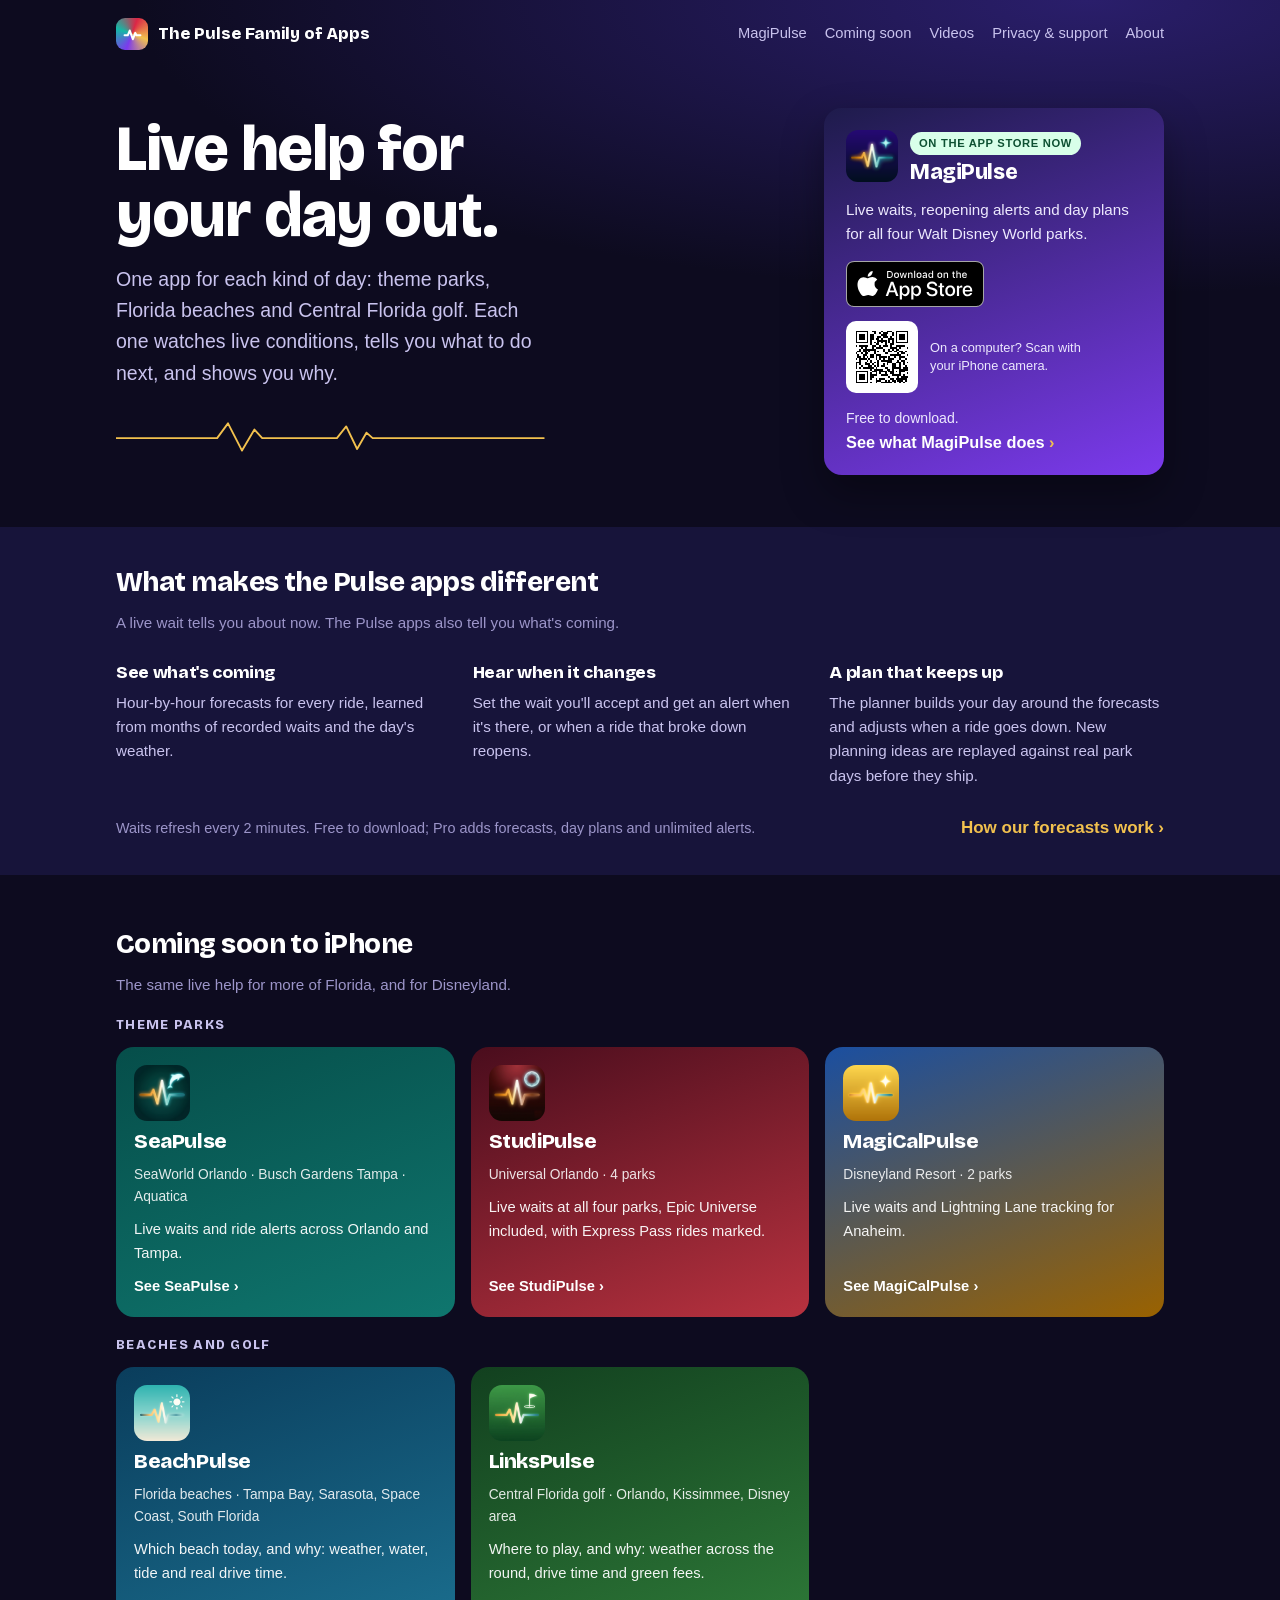
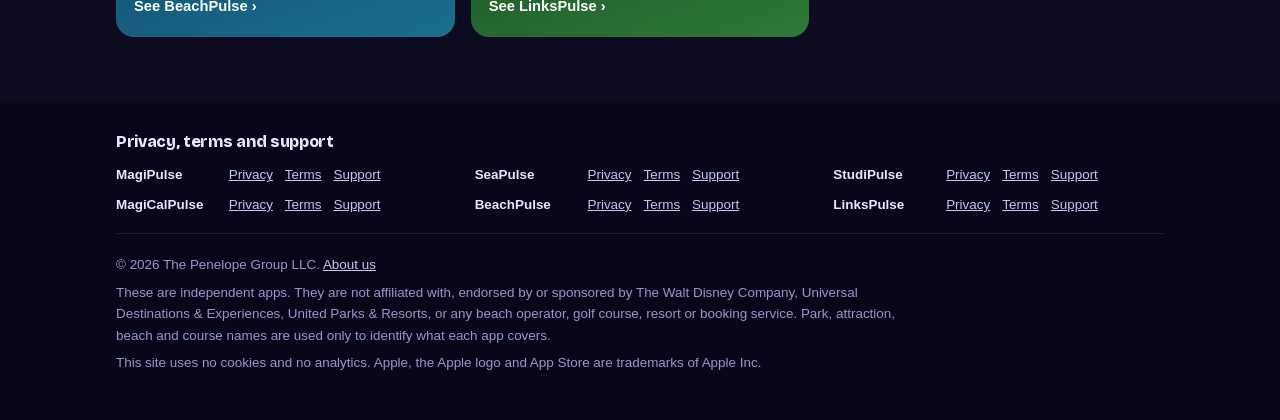
==== index.html @ 6b84f481 "Home: MagiPulse download up top, one Coming soon section From the 2026-10-23 site review: - Home her" ====
<!DOCTYPE html>
<!--
  The Pulse Family of Apps: family page. Built 2026-10-17.

  ⚠️ EVERY CLAIM DESCRIBES THE APPS AS THEY ARE (checked 2026-10-17 against
  DisneyWait/src/config/flavors/*.js and src/services/remoteConfigService.js):
    - MagiPulse is the only app on the App Store (lookup by bundle id:
      com.thepenelopegroup.magipulse → App Store id 6781875368). The other
      three show "Coming soon" until their listing is live.
    - Waits refresh every 2 minutes (fetchRideData schedule).
    - Free: live waits, LL status/history, ONE alert. Pro ($4.99 / 2 weeks,
      $24.99 / year): unlimited alerts, smart itinerary, forecasts, etc.
  BeachPulse and LinksPulse (added 2026-10-17) sit in their own "Beyond the parks"
  group: the park band and Pro prices do not apply to them (their Pro is a
  one-time purchase: BeachPulse $4.99, LinksPulse $6.99).
  ⚠️ Privacy/terms links point at each app's EXISTING legal site on purpose.
     Shipped builds and App Store Connect use those addresses; they move here
     only with each app's next build (see the plan, stage 2).
-->
<html lang="en">
<head>
  <meta charset="UTF-8">
  <meta name="viewport" content="width=device-width, initial-scale=1, viewport-fit=cover">
  <title>The Pulse Family of Apps</title>
  <meta name="description" content="Live help for your day out: wait times and alerts for Walt Disney World, Disneyland, Universal Orlando, SeaWorld and Busch Gardens, plus BeachPulse for Florida beaches and LinksPulse for Central Florida golf.">
  <link rel="icon" type="image/png" href="assets/img/favicon-family.png">
  <link rel="apple-touch-icon" href="assets/img/icon-family.png">
  <link rel="stylesheet" href="assets/site.css?v=13">
  <meta property="og:type" content="website">
  <meta property="og:title" content="The Pulse Family of Apps">
  <meta property="og:description" content="Live help for your day out: theme parks, Florida beaches and Central Florida golf, one app for each.">
  <meta property="og:image" content="https://pulsefamily.app/assets/img/share-family.jpg">
  <meta property="og:url" content="https://pulsefamily.app/">
  <meta name="twitter:card" content="summary_large_image">
</head>
<body>
  <header class="hero">
    <div class="wrap">
      <nav class="nav">
        <a class="brand" href="./"><span class="mark"><svg viewBox="0 0 24 24" fill="none" stroke="#fff" stroke-width="2.6" stroke-linecap="round" stroke-linejoin="round" aria-hidden="true"><path d="M2 13h4l2.5-6 4 11 3-8 1.5 3H22"/></svg></span>The Pulse Family of Apps</a>
        <div class="links"><a href="magipulse/">MagiPulse</a><a href="#soon">Coming soon</a><a href="videos/">Videos</a><a href="#help">Privacy &amp; support</a><a href="about/">About</a></div>
      </nav>
    </div>
    <div class="wrap hero-in">
      <div>
      <h1>Live help for your day out.</h1>
      <p>One app for each kind of day: theme parks, Florida beaches and Central Florida golf. Each one watches live conditions, tells you what to do next, and shows you why.</p>
      <svg class="pulse" viewBox="0 0 560 48" fill="none" aria-hidden="true"><path d="M0 28h130l14-19 18 35 16-27 10 11h96l12-15 14 29 12-21 8 7h220" stroke="#f2c14e" stroke-width="2.4" stroke-linecap="round" stroke-linejoin="round"/></svg>
      </div>
      <aside class="heroget mp" id="get" aria-label="Get MagiPulse">
        <div class="heroget-head">
          <img src="assets/img/icon-magipulse.png" alt="" width="52" height="52">
          <div><span class="chip live">On the App Store now</span><h2>MagiPulse</h2></div>
        </div>
        <p>Live waits, reopening alerts and day plans for all four Walt Disney World parks.</p>
        <div class="get">
          <a class="badge" href="https://apps.apple.com/app/id6781875368"><img src="assets/img/app-store-badge.svg" alt="Download on the App Store" width="156" height="52"></a>
          <div class="qr"><img src="assets/img/qr-magipulse.svg" alt="QR code for MagiPulse on the App Store" width="84" height="84"><span>On a computer? Scan with your iPhone camera.</span></div>
        </div>
        <p class="heroget-foot">Free to download.<br><a class="heroget-more" href="magipulse/">See what MagiPulse does <span aria-hidden="true">›</span></a></p>
      </aside>
    </div>
  </header>

  <main>
    <section class="band" aria-label="What makes the Pulse apps different">
      <div class="wrap">
        <h2 class="group">What makes the Pulse apps different</h2>
        <p class="group-sub">A live wait tells you about now. The Pulse apps also tell you what's coming.</p>
      </div>
      <div class="wrap grid3">
        <div><h3>See what's coming</h3><p>Hour-by-hour forecasts for every ride, learned from months of recorded waits and the day's weather.</p></div>
        <div><h3>Hear when it changes</h3><p>Set the wait you'll accept and get an alert when it's there, or when a ride that broke down reopens.</p></div>
        <div><h3>A plan that keeps up</h3><p>The planner builds your day around the forecasts and adjusts when a ride goes down. New planning ideas are replayed against real park days before they ship.</p></div>
      </div>
      <div class="wrap bandfoot">
        <p>Waits refresh every 2 minutes. Free to download; Pro adds forecasts, day plans and unlimited alerts.</p>
        <a href="about/#forecasts">How our forecasts work ›</a>
      </div>
    </section>

    <section class="cards" id="soon" aria-labelledby="soon-h">
      <div class="wrap">
        <h2 class="group" id="soon-h">Coming soon to iPhone</h2>
        <p class="group-sub">The same live help for more of Florida, and for Disneyland.</p>
        <h3 class="subgroup" id="apps">Theme parks</h3>
      </div>
      <div class="wrap grid-soon">
        <a class="card sp" href="seapulse/">
          <img src="assets/img/icon-seapulse.png" alt="" width="56" height="56">
          <h2>SeaPulse</h2>
          <span class="where">SeaWorld Orlando · Busch Gardens Tampa · Aquatica</span>
          <p>Live waits and ride alerts across Orlando and Tampa.</p>
          <span class="go">See SeaPulse ›</span>
        </a>
        <a class="card su" href="studipulse/">
          <img src="assets/img/icon-studipulse.png" alt="" width="56" height="56">
          <h2>StudiPulse</h2>
          <span class="where">Universal Orlando · 4 parks</span>
          <p>Live waits at all four parks, Epic Universe included, with Express Pass rides marked.</p>
          <span class="go">See StudiPulse ›</span>
        </a>
        <a class="card mc" href="magicalpulse/">
          <img src="assets/img/icon-magicalpulse.png" alt="" width="56" height="56">
          <h2>MagiCalPulse</h2>
          <span class="where">Disneyland Resort · 2 parks</span>
          <p>Live waits and Lightning Lane tracking for Anaheim.</p>
          <span class="go">See MagiCalPulse ›</span>
        </a>
      </div>
      <div class="wrap">
        <h3 class="subgroup" id="beyond">Beaches and golf</h3>
      </div>
      <div class="wrap grid-soon">
        <a class="card bp" href="beachpulse/">
          <img src="assets/img/icon-beachpulse.png" alt="" width="56" height="56">
          <h2>BeachPulse</h2>
          <span class="where">Florida beaches · Tampa Bay, Sarasota, Space Coast, South Florida</span>
          <p>Which beach today, and why: weather, water, tide and real drive time.</p>
          <span class="go">See BeachPulse ›</span>
        </a>
        <a class="card lp" href="linkspulse/">
          <img src="assets/img/icon-linkspulse.png" alt="" width="56" height="56">
          <h2>LinksPulse</h2>
          <span class="where">Central Florida golf · Orlando, Kissimmee, Disney area</span>
          <p>Where to play, and why: weather across the round, drive time and green fees.</p>
          <span class="go">See LinksPulse ›</span>
        </a>
      </div>
    </section>

  </main>

  <footer>
    <div class="wrap">
      <section class="foot-legal" id="help" aria-labelledby="help-h">
        <h2 id="help-h">Privacy, terms and support</h2>
        <ul>
        <li><b>MagiPulse</b> <a href="https://pulsefamily.app/MagiPulse-legal/">Privacy</a> <a href="https://pulsefamily.app/MagiPulse-legal/terms.html">Terms</a> <a href="https://pulsefamily.app/MagiPulse-legal/support.html">Support</a></li>
        <li><b>SeaPulse</b> <a href="https://pulsefamily.app/SeaPulse/">Privacy</a> <a href="https://pulsefamily.app/SeaPulse/terms.html">Terms</a> <a href="https://pulsefamily.app/SeaPulse/support.html">Support</a></li>
        <li><b>StudiPulse</b> <a href="https://pulsefamily.app/StudiPulse-legal/">Privacy</a> <a href="https://pulsefamily.app/StudiPulse-legal/terms.html">Terms</a> <a href="https://pulsefamily.app/StudiPulse-legal/support.html">Support</a></li>
        <li><b>MagiCalPulse</b> <a href="https://pulsefamily.app/MagiCalPulse-legal/">Privacy</a> <a href="https://pulsefamily.app/MagiCalPulse-legal/terms.html">Terms</a> <a href="https://pulsefamily.app/MagiCalPulse-legal/support.html">Support</a></li>
        <li><b>BeachPulse</b> <a href="https://pulsefamily.app/BeachPulse-legal/">Privacy</a> <a href="https://pulsefamily.app/BeachPulse-legal/terms.html">Terms</a> <a href="https://pulsefamily.app/BeachPulse-legal/support.html">Support</a></li>
        <li><b>LinksPulse</b> <a href="https://pulsefamily.app/LinksPulse-legal/privacy.html">Privacy</a> <a href="https://pulsefamily.app/LinksPulse-legal/terms.html">Terms</a> <a href="https://pulsefamily.app/LinksPulse-legal/support.html">Support</a></li>
        </ul>
      </section>
      <p>© 2026 The Penelope Group LLC. <a href="about/">About us</a></p>
      <p>These are independent apps. They are not affiliated with, endorsed by or sponsored by The Walt Disney Company, Universal Destinations &amp; Experiences, United Parks &amp; Resorts, or any beach operator, golf course, resort or booking service. Park, attraction, beach and course names are used only to identify what each app covers.</p>
      <p>This site uses no cookies and no analytics. Apple, the Apple logo and App Store are trademarks of Apple Inc.</p>
    </div>
  </footer>
</body>
</html>
---- assets/site.css ----
/* The Pulse Family of Apps: shared styles.
   One look on purpose (the parks after dark, then light reading bands), so no
   theme switching. Each app page sets --a1/--a2 to its own app's colors. */
@font-face {
  font-family: 'Bricolage Grotesque';
  src: url('fonts/bricolage-800.woff2') format('woff2');
  font-weight: 800; font-style: normal; font-display: swap;
}
:root {
  --night: #0d0b1f; --night2: #17143a; --deep: #08071a;
  --gold: #f2c14e; --soft: #f7f5ff; --white: #ffffff;
  --ink: #1c1840; --body: #3f3a63; --muted: #6b6690; --line: #e6e2f5;
  --on-dark: #e9e6ff; --on-dark-2: #c9c3ee; --on-dark-3: #9c95c9;
  --a1: #1e1b4b; --a2: #7c3aed; --cta: #7c3aed; --link: #4b2bbf;
  --display: 'Bricolage Grotesque', 'Avenir Next', system-ui, sans-serif;
  --text: -apple-system, BlinkMacSystemFont, 'Segoe UI', Roboto, Helvetica, Arial, sans-serif;
  color-scheme: light;
}
* { box-sizing: border-box; }
html { -webkit-text-size-adjust: 100%; }
body { margin: 0; background: var(--night); color: var(--body); font: 17px/1.6 var(--text); }
img { max-width: 100%; height: auto; display: block; }
a { color: inherit; }
a:focus-visible, button:focus-visible { outline: 3px solid var(--gold); outline-offset: 3px; border-radius: 6px; }
.wrap { max-width: 1080px; margin: 0 auto; padding-left: max(16px, env(safe-area-inset-left, 0px)); padding-right: max(16px, env(safe-area-inset-right, 0px)); }
h1, h2, h3 { font-family: var(--display); font-weight: 800; letter-spacing: -.02em; text-wrap: balance; margin: 0; }

/* nav */
.nav { display: flex; align-items: center; justify-content: space-between; gap: 12px 20px; padding-block: 18px; flex-wrap: wrap; }
.brand { display: flex; align-items: center; gap: 10px; text-decoration: none; color: #fff; font: 800 1.05rem/1.1 var(--display); }
.mark { width: 32px; height: 32px; border-radius: 9px; flex: none; display: grid; place-items: center;
  background: conic-gradient(from 200deg, #7c3aed, #14b8a6, #dc2646, #f2c14e, #7c3aed); }
.mark svg { width: 19px; height: 19px; }
.links { display: flex; gap: 6px 18px; flex-wrap: wrap; font-size: .92rem; }
.links a { color: var(--on-dark-2); text-decoration: none; }
.links a:hover { color: #fff; text-decoration: underline; }

/* family hero */
.hero { color: var(--on-dark); background: radial-gradient(120% 90% at 85% 0%, #2a1e6b 0%, var(--night) 62%); }
.hero-in { padding-block: 40px 52px; }
.hero h1 { color: #fff; font-size: clamp(2.3rem, 6vw, 4rem); line-height: 1.03; max-width: 15ch; }
.hero p { color: var(--on-dark-2); font-size: clamp(1.05rem, 2.3vw, 1.22rem); max-width: 36em; margin: 16px 0 0; }
.pulse { width: 100%; max-width: 560px; height: 48px; margin-top: 22px; }
@media (prefers-reduced-motion: no-preference) {
  .pulse path { stroke-dasharray: 900; stroke-dashoffset: 900; animation: draw 2.4s .3s ease-out forwards; }
  @keyframes draw { to { stroke-dashoffset: 0; } }
}

/* app cards */
.cards { background: var(--night); padding-block: 4px 44px; }
.grid4 { display: grid; grid-template-columns: repeat(4, minmax(0, 1fr)); gap: 16px; }
.card { border-radius: 18px; padding: 18px; display: flex; flex-direction: column; gap: 10px; min-width: 0;
  color: #fff; text-decoration: none; background: linear-gradient(160deg, var(--a1), var(--a2));
  transition: transform .15s ease, box-shadow .15s ease; }
.card:hover { transform: translateY(-3px); box-shadow: 0 14px 30px rgba(0,0,0,.35); }
.card img { width: 56px; height: 56px; border-radius: 13px; }
.card h2 { font-size: 1.3rem; line-height: 1.1; }
.card .where { font-size: .86rem; opacity: .88; }
.card p { margin: 0; font-size: .92rem; opacity: .94; }
.card .go { margin-top: auto; font-weight: 700; font-size: .92rem; }
.chip { align-self: flex-start; font: 700 .7rem/1 var(--text); letter-spacing: .06em; text-transform: uppercase; padding: 6px 9px; border-radius: 999px; }
.chip.live { background: #d8ffe9; color: #0d5132; }
.chip.soon { background: rgba(255,255,255,.18); color: #fff; }
.mp  { --a1: #1e1b4b; --a2: #7c3aed; --cta: #7c3aed; }
.sp  { --a1: #064e4a; --a2: #14b8a6; --cta: #0f766e; }
.su  { --a1: #4a0d1d; --a2: #b8323f; --cta: #b8323f; }
.mc  { --a1: #1b4fa0; --a2: #e09a12; --cta: #1b4fa0; }
.bp  { --a1: #0a3d5c; --a2: #2f9fc4; --cta: #0b4f58; --link: #0b4f58; }
.lp  { --a1: #12401f; --a2: #3a9446; --cta: #2e7a38; }

/* section labels on the dark family page */
.group { color: #fff; font-size: clamp(1.3rem, 2.8vw, 1.7rem); margin: 0 0 6px; }
.group-sub { color: var(--on-dark-3); margin: 0 0 18px; font-size: .95rem; }
.cards .wrap > .group { margin-top: 4px; }
.beyond { background: var(--night); padding-block: 40px 48px; }
.grid2 { display: grid; grid-template-columns: repeat(2, minmax(0, 1fr)); gap: 16px; max-width: 720px; }

/* shared-features band */
.band { background: var(--night2); color: var(--on-dark-2); padding-block: 34px; }
.grid3 { display: grid; grid-template-columns: repeat(3, minmax(0, 1fr)); gap: 22px; }
.band h3 { color: #fff; font-size: 1.08rem; margin-bottom: 4px; }
.band p { margin: 0; font-size: .95rem; }
.bandfoot { display: flex; flex-wrap: wrap; align-items: baseline; justify-content: space-between; gap: 8px 24px; margin-top: 26px; }
.band .group-sub { margin-bottom: 24px; }
.bandfoot p { color: var(--on-dark-3); font-size: .9rem; }
.bandfoot a { color: var(--gold); font-weight: 700; text-decoration: none; }
.bandfoot a:hover { text-decoration: underline; }

/* light reading sections */
.light { background: var(--soft); color: var(--body); padding-block: 48px; }
.white { background: var(--white); color: var(--body); padding-block: 48px; }
.light h2, .white h2 { color: var(--ink); font-size: clamp(1.5rem, 3.4vw, 2.1rem); margin-bottom: 8px; }
.sub { color: var(--muted); margin: 0 0 26px; max-width: 42em; }

/* app page hero */
.apphero { color: var(--on-dark); background: radial-gradient(110% 100% at 90% 10%, var(--a2) 0%, var(--a1) 55%, var(--deep) 100%); }
.apphero-in { display: grid; grid-template-columns: 1.2fr .8fr; gap: 32px; align-items: center; padding-block: 28px 52px; }
.apphero-in > div { min-width: 0; }
.appname { display: flex; align-items: center; gap: 12px; margin-bottom: 16px; }
.appname img { width: 60px; height: 60px; border-radius: 14px; }
.appname span { font: 800 1.4rem/1 var(--display); color: #fff; }
.apphero h1 { color: #fff; font-size: clamp(2rem, 5vw, 3.2rem); line-height: 1.05; }
.apphero p { color: var(--on-dark-2); margin: 16px 0 22px; font-size: 1.08rem; max-width: 34em; }
.badge img { height: 52px; width: auto; }
.price { display: block; font-size: .86rem; color: var(--on-dark-3); margin-top: 12px; }
.soonpill { display: inline-block; padding: 10px 18px; border-radius: 999px; background: rgba(255,255,255,.16); color: #fff; font-weight: 700; }
.herovid { justify-self: center; width: min(300px, 100%); }
.heroshot { border-radius: 18px; box-shadow: 0 18px 40px rgba(0,0,0,.4); }

/* video player */
.vid { position: relative; border-radius: 18px; overflow: hidden; aspect-ratio: 9 / 16; background: #000; box-shadow: 0 18px 40px rgba(0,0,0,.4); }
.vid video, .vid img { width: 100%; height: 100%; object-fit: cover; display: block; }
.vid button { position: absolute; inset: 0; border: 0; background: transparent; cursor: pointer; display: grid; place-items: center; }
.vid button i { width: 62px; height: 62px; border-radius: 50%; background: rgba(255,255,255,.94); display: grid; place-items: center; box-shadow: 0 6px 18px rgba(0,0,0,.3); }
.vid button svg { width: 22px; height: 22px; fill: var(--cta); margin-left: 4px; }
.vids { display: grid; grid-template-columns: repeat(4, minmax(0, 1fr)); gap: 18px; }
.vids figure { margin: 0; min-width: 0; }
.vids .vid { box-shadow: 0 8px 22px rgba(30,20,80,.22); }
/* A row of three picks on an app page; the rest live on /videos/. */
.vids.row3 { grid-template-columns: repeat(3, minmax(0, 1fr)); max-width: 880px; margin-inline: auto; }
.vids.row1 { grid-template-columns: minmax(0, 270px); justify-content: center; }
.vids.row2 { grid-template-columns: repeat(2, minmax(0, 1fr)); max-width: 580px; margin-inline: auto; }
/* Filled in the page's own app color (--cta: the accent, or a darker shade of it
   where white text on the accent falls below 4.5:1, e.g. SeaPulse). BeachPulse uses
   the app's own teal (#0b4f58), not the site's ocean blue. */
.morelink { display: block; width: fit-content; margin: 24px auto 0; padding: 12px 22px; border-radius: 12px; background: var(--cta); color: #fff; border: 0; font-weight: 700; text-decoration: none; transition: filter .15s ease; }
.morelink:hover { filter: brightness(1.12); }
.morelink:focus-visible { outline: 3px solid #f2c14e; outline-offset: 2px; }
/* /videos/: one block per app, topic groups inside it. Every group keeps the
   same four-column track so a video is the same size in every group. */
.appvids + .appvids { margin-top: 56px; }
.appvids-head { display: flex; align-items: center; gap: 14px; flex-wrap: wrap; margin-bottom: 6px; }
.appvids-head img { width: 48px; height: 48px; border-radius: 12px; }
.appvids-head h2 { margin: 0; }
.appvids-head a { margin-left: auto; font-weight: 700; color: var(--link); }
.vgroup { color: var(--ink); font-size: 1.1rem; margin: 30px 0 14px; }
.vids figure { scroll-margin-top: 24px; }
.vids figure:target .vid { outline: 3px solid #f2c14e; outline-offset: 4px; }
.copylink { margin-top: 4px; padding: 4px 0; border: 0; background: none; font: inherit; font-size: .84rem; font-weight: 600; color: var(--link); cursor: pointer; }
.copylink:hover { text-decoration: underline; }
.copylink:focus-visible { outline: 2px solid var(--link); outline-offset: 2px; border-radius: 4px; }
.vids figcaption { margin-top: 10px; font-size: .92rem; color: var(--ink); font-weight: 600; }

/* screenshots */
.shots { display: grid; grid-template-columns: repeat(3, minmax(0, 1fr)); gap: 24px; max-width: 820px; margin-inline: auto; }
.shots figure { margin: 0; min-width: 0; }
.shots img { border-radius: 16px; box-shadow: 0 10px 26px rgba(30,20,80,.18); }
.shots figcaption { margin-top: 10px; font-size: .95rem; }
.shots b { display: block; color: var(--ink); }
.shots + .feats { margin-top: 32px; }

/* features + free/pro */
.feats { display: grid; grid-template-columns: repeat(2, minmax(0, 1fr)); gap: 16px; }
.feat { background: var(--white); border: 1px solid var(--line); border-radius: 14px; padding: 18px 20px; }
.light .feat { background: var(--white); }
.white .feat { background: var(--soft); }
.feat h3 { color: var(--ink); font-size: 1.08rem; margin-bottom: 4px; }
.feat p { margin: 0; font-size: .96rem; }
.tiers { display: grid; grid-template-columns: repeat(2, minmax(0, 1fr)); gap: 16px; }
.tier { border: 1px solid var(--line); border-radius: 14px; padding: 18px 22px; background: var(--white); }
.tier.pro { border-color: #cdbcff; background: #faf7ff; }
.tier h3 { color: var(--ink); font-size: 1.2rem; }
.tier .cost { color: var(--muted); font-size: .9rem; margin: 2px 0 8px; }
.tier ul { margin: 0; padding-left: 20px; }
.tier li { margin: 5px 0; }
.prowrap { display: grid; grid-template-columns: minmax(0, 1fr) 240px; gap: 32px; align-items: start; }
.prowrap .tiers { grid-template-columns: 1fr; }
.prophone { margin: 0; }
.prophone img { border-radius: 16px; box-shadow: 0 10px 26px rgba(30,20,80,.18); }
.prophone figcaption { margin-top: 8px; font-size: .86rem; color: var(--muted); text-align: center; }
.note { font-size: .88rem; color: var(--muted); margin: 18px 0 0; max-width: 46em; }

/* legal + support list */
.legal { display: grid; grid-template-columns: repeat(3, minmax(0, 1fr)); gap: 16px; }
.legal div { background: var(--white); border: 1px solid var(--line); border-radius: 14px; padding: 16px 18px; }
.legal h3 { color: var(--ink); font-size: 1.02rem; margin-bottom: 8px; display: flex; align-items: center; gap: 8px; }
.legal h3 img { width: 26px; height: 26px; border-radius: 7px; }
.legal a { display: block; color: #4b2bbf; padding: 3px 0; }
.docs { display: flex; flex-wrap: wrap; gap: 10px 22px; }
.docs a { color: #4b2bbf; font-weight: 600; }

/* footer */
footer { background: var(--deep); color: var(--on-dark-3); font-size: .84rem; padding-block: 26px 40px; }
footer p { margin: 6px 0; max-width: 60em; }
footer a { color: var(--on-dark-2); }
.foot-links { display: flex; flex-wrap: wrap; gap: 6px 18px; margin-bottom: 10px; }

/* Download row: the badge for phones, plus a QR code for visitors on a computer
   (who can't install an iPhone app from the badge). The QR is hidden on touch and
   narrow screens, where it can't be scanned by the device showing it. */
.get { display: flex; align-items: center; gap: 18px; flex-wrap: wrap; }
.qr { display: flex; align-items: center; gap: 12px; max-width: 15em; }
.qr img { width: 84px; height: 84px; padding: 6px; background: #fff; border-radius: 10px; flex: none; }
.qr span { font-size: .84rem; line-height: 1.35; color: var(--on-dark-2); }
.getband { color: var(--on-dark); background: radial-gradient(90% 140% at 0% 0%, var(--a2) 0%, var(--a1) 60%, var(--deep) 100%); padding-block: 40px; }
.getband-in { display: grid; grid-template-columns: auto 1fr auto; gap: 22px; align-items: center; }
.getband-icon { border-radius: 16px; }
.getband h2 { color: #fff; font-size: clamp(1.5rem, 3.4vw, 2.1rem); }
.getband p { margin: 4px 0 0; color: var(--on-dark-2); }
@media (max-width: 900px), (hover: none) { .qr { display: none; } }
/* Hero: badge + QR and the price line centered under the intro paragraph (same max width as .apphero p). */
@media (min-width: 901px) {
  .apphero .get { max-width: calc(34 * 1.08rem); justify-content: center; gap: 36px; }
  .apphero .price { max-width: calc(34 * 1.08rem); text-align: center; }
}
@media (max-width: 760px) { .getband-in { grid-template-columns: auto 1fr; } .getband .get { grid-column: 1 / -1; } }

@media (max-width: 900px) {
  .grid4, .legal, .vids { grid-template-columns: repeat(2, minmax(0, 1fr)); }
  .apphero-in { grid-template-columns: 1fr; }
  .prowrap { grid-template-columns: 1fr; }
  .prophone { max-width: 260px; margin: 0 auto; }
}
@media (max-width: 600px) {
  .grid4, .grid3, .grid2, .legal, .feats, .tiers, .shots { grid-template-columns: 1fr; }
  .shots { max-width: 300px; margin: 0 auto; }
  .vids { gap: 12px; }
  /* An odd last video sits centered instead of alone in the left column. */
  .vids:not(.row3) figure:last-child:nth-child(odd) { grid-column: 1 / -1; justify-self: center; width: calc(50% - 6px); }
  /* Three side by side would be ~110 px each on a phone, so the row swipes
     instead: still one row tall, with the next video peeking in. */
  .vids.row3 { grid-template-columns: none; grid-auto-flow: column; grid-auto-columns: 62%; overflow-x: auto; scroll-snap-type: x mandatory; padding-bottom: 10px; }
  .vids.row3 figure { scroll-snap-align: start; }
  .appvids-head a { margin-left: 0; flex-basis: 100%; }
}

/* forecast accuracy chart (About, MagiPulse) — figures from DisneyWait WHY_NUMBERS.md */
.chart { --c10: #5b3fd1; --c15: #c9bdf5; }
.chart { margin: 26px 0 0; max-width: 40em; }
.chart h3 { color: var(--ink); font-size: 1.02rem; margin-bottom: 4px; }
.chart .legend { display: flex; flex-wrap: wrap; gap: 6px 18px; margin: 0 0 14px; font-size: .86rem; color: var(--muted); }
.chart .legend span { display: inline-flex; align-items: center; gap: 6px; }
.chart .legend i { width: 14px; height: 10px; border-radius: 3px; background: var(--c10); }
.chart .legend i.l15 { background: var(--c15); }
.chart .rows { display: grid; gap: 14px; }
.chart .row { display: grid; grid-template-columns: 11em minmax(0, 1fr); gap: 4px 16px; align-items: center; }
.chart .row .lab b { display: block; color: var(--ink); font-size: .96rem; }
.chart .row .lab small { color: var(--muted); font-size: .8rem; }
.chart .barline { display: flex; align-items: center; gap: 10px; }
.chart .barline .track { flex: 1; }
.chart .v15 { width: 2.6em; text-align: right; color: #7a63d9; font: 700 .86rem/1 var(--display); font-variant-numeric: tabular-nums; }
.chart .track { position: relative; height: 26px; border-radius: 6px; background: var(--line); overflow: hidden; }
.chart .track .b15, .chart .track .b10 { position: absolute; inset: 0 auto 0 0; }
.chart .track .b15 { background: var(--c15); }
.chart .track .b10 { background: var(--c10); display: flex; align-items: center; justify-content: flex-end; padding-right: 8px; color: #fff; font: 700 .86rem/1 var(--display); font-variant-numeric: tabular-nums; }
.chart .row.all .lab b { font-weight: 800; }
.chart .row.all { padding-top: 14px; border-top: 1px solid var(--line); }
.chart figcaption { margin-top: 14px; font-size: .84rem; color: var(--muted); }
.chart figcaption .n15 { font-variant-numeric: tabular-nums; }
@media (max-width: 760px) { .chart .row { grid-template-columns: 1fr; } }

/* ---- 2026-10-23 site review ---- */
/* Home hero: the live app's download sits beside the intro. */
.hero-in { display: grid; grid-template-columns: minmax(0, 1fr) auto; gap: 28px 40px; align-items: center; }
.hero-in > div { min-width: 0; }
.heroget { width: min(340px, 100%); display: grid; gap: 14px; padding: 20px 22px; border-radius: 18px; color: #fff;
  background: linear-gradient(160deg, var(--a1), var(--a2)); box-shadow: 0 18px 40px rgba(0,0,0,.35); }
.heroget-head { display: flex; align-items: center; gap: 12px; }
.heroget-head img { width: 52px; height: 52px; border-radius: 12px; }
.heroget-head .chip { display: inline-block; margin-bottom: 6px; }
.heroget h2 { color: #fff; font-size: 1.35rem; line-height: 1.05; }
.hero .heroget p { color: #ede9fe; font-size: .95rem; margin: 0; }
.heroget .get { gap: 14px; }
.heroget .badge img { height: 46px; }
.heroget .qr img { width: 72px; height: 72px; }
.heroget .qr span { color: #ede9fe; font-size: .8rem; }
.heroget-more { color: #fff; font-size: .88rem; font-weight: 700; text-decoration: none; }
.heroget-more:hover { text-decoration: underline; }
@media (max-width: 900px) { .hero-in { grid-template-columns: 1fr; } }

/* Card text contrast: white needs 4.5:1 where the gradient ends. These four
   light accents measured 2.4-3.8:1, so the card's light end uses a darker shade
   of the same color (each 5:1 or better). App page heroes are unchanged. */
.card { background: linear-gradient(160deg, var(--a1), var(--card2, var(--a2))); }
.sp { --card2: #0f766e; } .mc { --card2: #9a6200; } .bp { --card2: #1b6f8f; } .lp { --card2: #2e7a38; }

/* Coming soon: a status, not a button, and a way forward. */
.soonpill { display: inline-flex; align-items: center; gap: 9px; padding: 0; background: none; color: #fff; font-weight: 700; }
.soonpill::before { content: ""; width: 9px; height: 9px; border-radius: 50%; background: var(--gold); flex: none; }
.soonnext { display: block; margin-top: 10px; font-size: .95rem; color: var(--on-dark-2); }
.soonnext a { color: #fff; font-weight: 700; text-decoration: none; }
.soonnext a:hover { text-decoration: underline; }

/* Privacy, terms and support: one compact block in the home footer. */
.foot-legal { margin-bottom: 20px; padding-bottom: 18px; border-bottom: 1px solid rgba(255,255,255,.1); scroll-margin-top: 16px; }
.foot-legal h2 { color: var(--on-dark); font-size: 1rem; margin-bottom: 10px; }
.foot-legal ul { list-style: none; margin: 0; padding: 0; display: grid; grid-template-columns: repeat(3, minmax(0, 1fr)); gap: 8px 28px; }
.foot-legal li { display: flex; flex-wrap: wrap; gap: 4px 12px; }
.foot-legal b { color: var(--on-dark); min-width: 7.5em; }
@media (max-width: 900px) { .foot-legal ul { grid-template-columns: repeat(2, minmax(0, 1fr)); } }
@media (max-width: 600px) { .foot-legal ul { grid-template-columns: 1fr; } }
.foot-links span { color: var(--on-dark-3); }
.heroget { justify-self: end; }
@media (max-width: 900px) { .heroget { justify-self: start; } .hero-in .pulse { display: none; } }
.hero .heroget .heroget-foot { color: #fff; font-size: .88rem; font-weight: 700; line-height: 1.6; }
.hero .heroget .heroget-foot { font-weight: 500; color: #ede9fe; }
.heroget .heroget-foot .heroget-more { color: var(--gold); font-size: .95rem; font-weight: 700; }
.heroget .heroget-foot .heroget-more { color: #fff; font-size: 1.02rem; }
.heroget-more span { color: var(--gold); font-weight: 800; }

/* Home: one live app up top, everything else under "Coming soon". */
.cards { padding-block: 44px 48px; }
.subgroup { color: var(--on-dark-2); font-size: .8rem; font-weight: 700; letter-spacing: .1em; text-transform: uppercase; margin: 8px 0 12px; scroll-margin-top: 16px; }
.grid-soon { display: grid; grid-template-columns: repeat(3, minmax(0, 1fr)); gap: 16px; margin-bottom: 18px; }
@media (max-width: 900px) { .grid-soon { grid-template-columns: repeat(2, minmax(0, 1fr)); } }
@media (max-width: 600px) { .grid-soon { grid-template-columns: 1fr; } }
.cards { padding-top: 44px; }
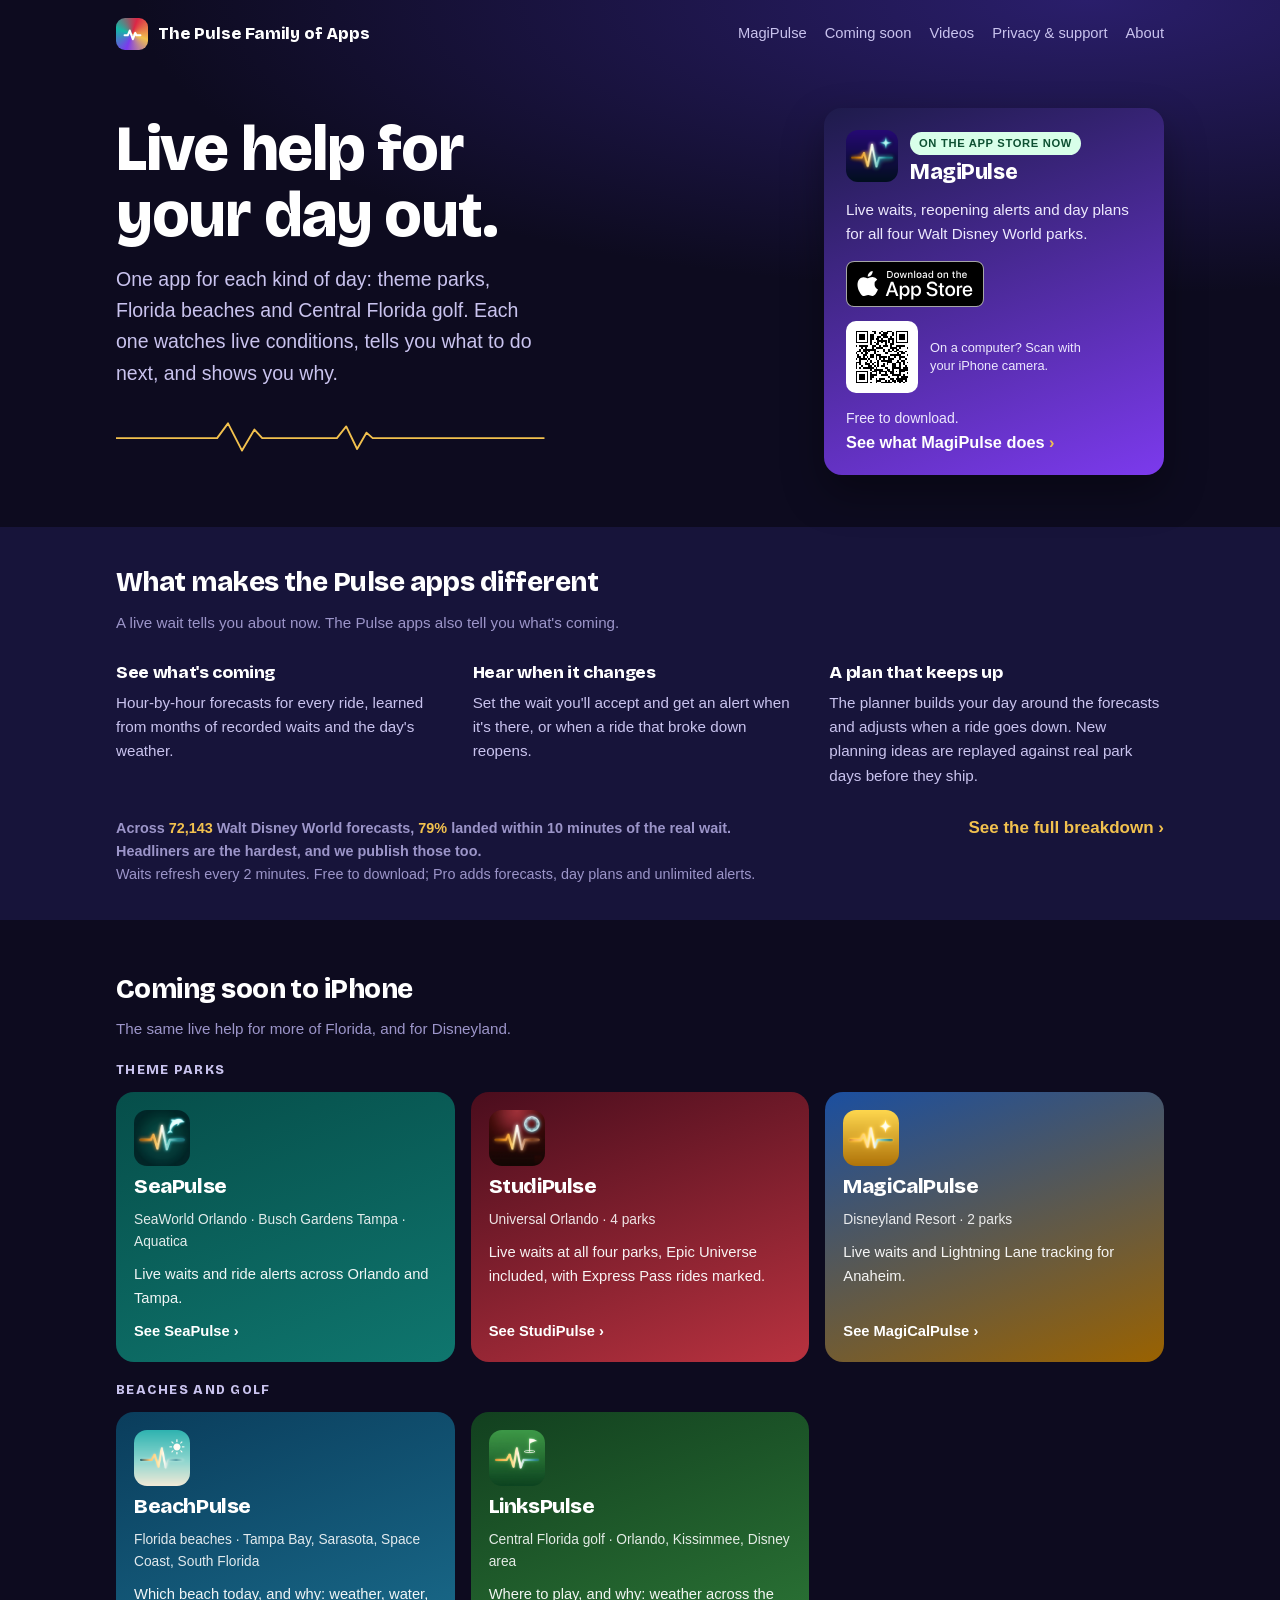
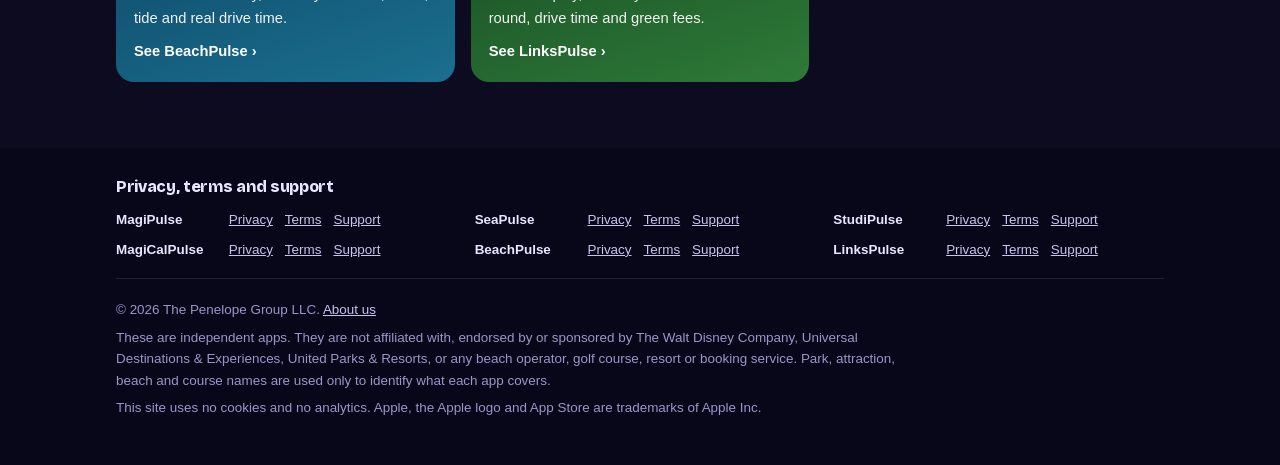
==== commit acc18b6c: "Answer the questions a cautious visitor actually has Two gaps, found by reading the live pages rathe" ====
--- a/index.html
+++ b/index.html
@@ -25,13 +25,23 @@
   <meta name="description" content="Live help for your day out: wait times and alerts for Walt Disney World, Disneyland, Universal Orlando, SeaWorld and Busch Gardens, plus BeachPulse for Florida beaches and LinksPulse for Central Florida golf.">
   <link rel="icon" type="image/png" href="assets/img/favicon-family.png">
   <link rel="apple-touch-icon" href="assets/img/icon-family.png">
-  <link rel="stylesheet" href="assets/site.css?v=13">
+  <link rel="stylesheet" href="assets/site.css?v=14">
   <meta property="og:type" content="website">
   <meta property="og:title" content="The Pulse Family of Apps">
   <meta property="og:description" content="Live help for your day out: theme parks, Florida beaches and Central Florida golf, one app for each.">
   <meta property="og:image" content="https://pulsefamily.app/assets/img/share-family.jpg">
   <meta property="og:url" content="https://pulsefamily.app/">
   <meta name="twitter:card" content="summary_large_image">
+  <style>
+    /* The accuracy line in the band foot. ⚠️ Both figures come from
+       about/#forecasts (the "All rides" row and the figcaption), which in turn
+       come from DisneyWait/docs/marketing/travel_advisors/WHY_NUMBERS.md.
+       Update all three together, and never state the 79% without a link to the
+       full breakdown: headliners land at 56%, and that is the honest half of
+       the claim. */
+    .bandfoot-proof { color: var(--on-dark); font-size: 1.04rem; font-weight: 600; margin: 0 0 6px; max-width: 46em; }
+    .bandfoot-proof b { color: var(--gold); font-variant-numeric: tabular-nums; }
+  </style>
 </head>
 <body>
   <header class="hero">
@@ -74,8 +84,11 @@
         <div><h3>A plan that keeps up</h3><p>The planner builds your day around the forecasts and adjusts when a ride goes down. New planning ideas are replayed against real park days before they ship.</p></div>
       </div>
       <div class="wrap bandfoot">
-        <p>Waits refresh every 2 minutes. Free to download; Pro adds forecasts, day plans and unlimited alerts.</p>
-        <a href="about/#forecasts">How our forecasts work ›</a>
+        <div>
+          <p class="bandfoot-proof">Across <b>72,143</b> Walt Disney World forecasts, <b>79%</b> landed within 10 minutes of the real wait. Headliners are the hardest, and we publish those too.</p>
+          <p>Waits refresh every 2 minutes. Free to download; Pro adds forecasts, day plans and unlimited alerts.</p>
+        </div>
+        <a href="about/#forecasts">See the full breakdown ›</a>
       </div>
     </section>
 
--- a/assets/site.css
+++ b/assets/site.css
@@ -185,6 +185,29 @@
 footer a { color: var(--on-dark-2); }
 .foot-links { display: flex; flex-wrap: wrap; gap: 6px 18px; margin-bottom: 10px; }
 
+/* Social marks, from the brands' own artwork. Deliberately NOT on a coloured
+   disc: Facebook's mark is itself a circle, so a round button nests a circle
+   in a circle. The two glyphs fill their viewBox differently, so Facebook is
+   set 2px smaller than TikTok to make them read the same size. */
+.follow-lead { text-align: center; color: var(--muted); font-size: .95rem; margin: 20px 0 0; }
+.follow { display: flex; flex-wrap: wrap; justify-content: center; gap: 12px; margin: 12px 0 0; }
+/* Outlined, against the filled violet See All Videos button above: these are the
+   secondary action in this section, and two more filled buttons would argue with it. */
+.follow a { display: inline-flex; align-items: center; gap: 9px; padding: 11px 20px;
+  border-radius: 12px; border: 1.5px solid var(--line); background: var(--soft);
+  color: var(--link); font-weight: 700; font-size: .98rem; text-decoration: none;
+  transition: border-color .15s ease, color .15s ease; }
+.follow a:hover { border-color: var(--cta); color: var(--cta); }
+.follow svg { width: 20px; height: 20px; fill: currentColor; display: block; flex: none; }
+.follow .fb svg { width: 19px; height: 19px; }
+.follow a:focus-visible { outline: 3px solid #f2c14e; outline-offset: 2px; }
+
+.foot-social { align-items: center; gap: 6px 14px; }
+.foot-social a { display: grid; place-items: center; padding: 6px; margin: -6px 0; color: var(--on-dark-2); }
+.foot-social a:hover { color: #fff; }
+.foot-social svg { width: 24px; height: 24px; fill: currentColor; display: block; }
+.foot-social .fb svg { width: 22px; height: 22px; }
+
 /* Download row: the badge for phones, plus a QR code for visitors on a computer
    (who can't install an iPhone app from the badge). The QR is hidden on touch and
    narrow screens, where it can't be scanned by the device showing it. */
@@ -225,6 +248,23 @@
 }
 
 /* forecast accuracy chart (About, MagiPulse) — figures from DisneyWait WHY_NUMBERS.md */
+/* headline stat: the conclusion, above the chart that breaks it down.
+   Gradient runs violet -> night so the big numeral sits on the violet end
+   (large text, 4.9:1 is ample) and the small print sits on --a1 (~15:1).
+   A flat --a2 card would put .86rem white text at ~4.3:1, under AA. */
+.keystat { display: flex; flex-wrap: wrap; align-items: center; gap: 12px 26px;
+  max-width: 40em; margin: 0 0 24px; padding: 22px 24px; border-radius: 18px;
+  color: #fff; background: linear-gradient(100deg, var(--a2) -10%, var(--a1) 58%); }
+.keystat .big { flex: none; font: 800 clamp(3.1rem, 9vw, 4.2rem)/.86 var(--display);
+  letter-spacing: -.035em; font-variant-numeric: tabular-nums; }
+.keystat .big i { font-style: normal; font-size: .44em; vertical-align: .62em; margin-left: .03em; }
+.keystat .txt { flex: 1; min-width: 13em; }
+.keystat .eyebrow { color: var(--gold); font: 700 .72rem/1 var(--text);
+  letter-spacing: .09em; text-transform: uppercase; margin: 0 0 7px; }
+.keystat .claim { margin: 0; font-size: 1.08rem; font-weight: 600; color: #fff; }
+.keystat .foot { margin: 7px 0 0; font-size: .86rem; color: var(--on-dark-2); }
+.keystat .foot b { color: #fff; font-weight: 700; font-variant-numeric: tabular-nums; }
+
 .chart { --c10: #5b3fd1; --c15: #c9bdf5; }
 .chart { margin: 26px 0 0; max-width: 40em; }
 .chart h3 { color: var(--ink); font-size: 1.02rem; margin-bottom: 4px; }
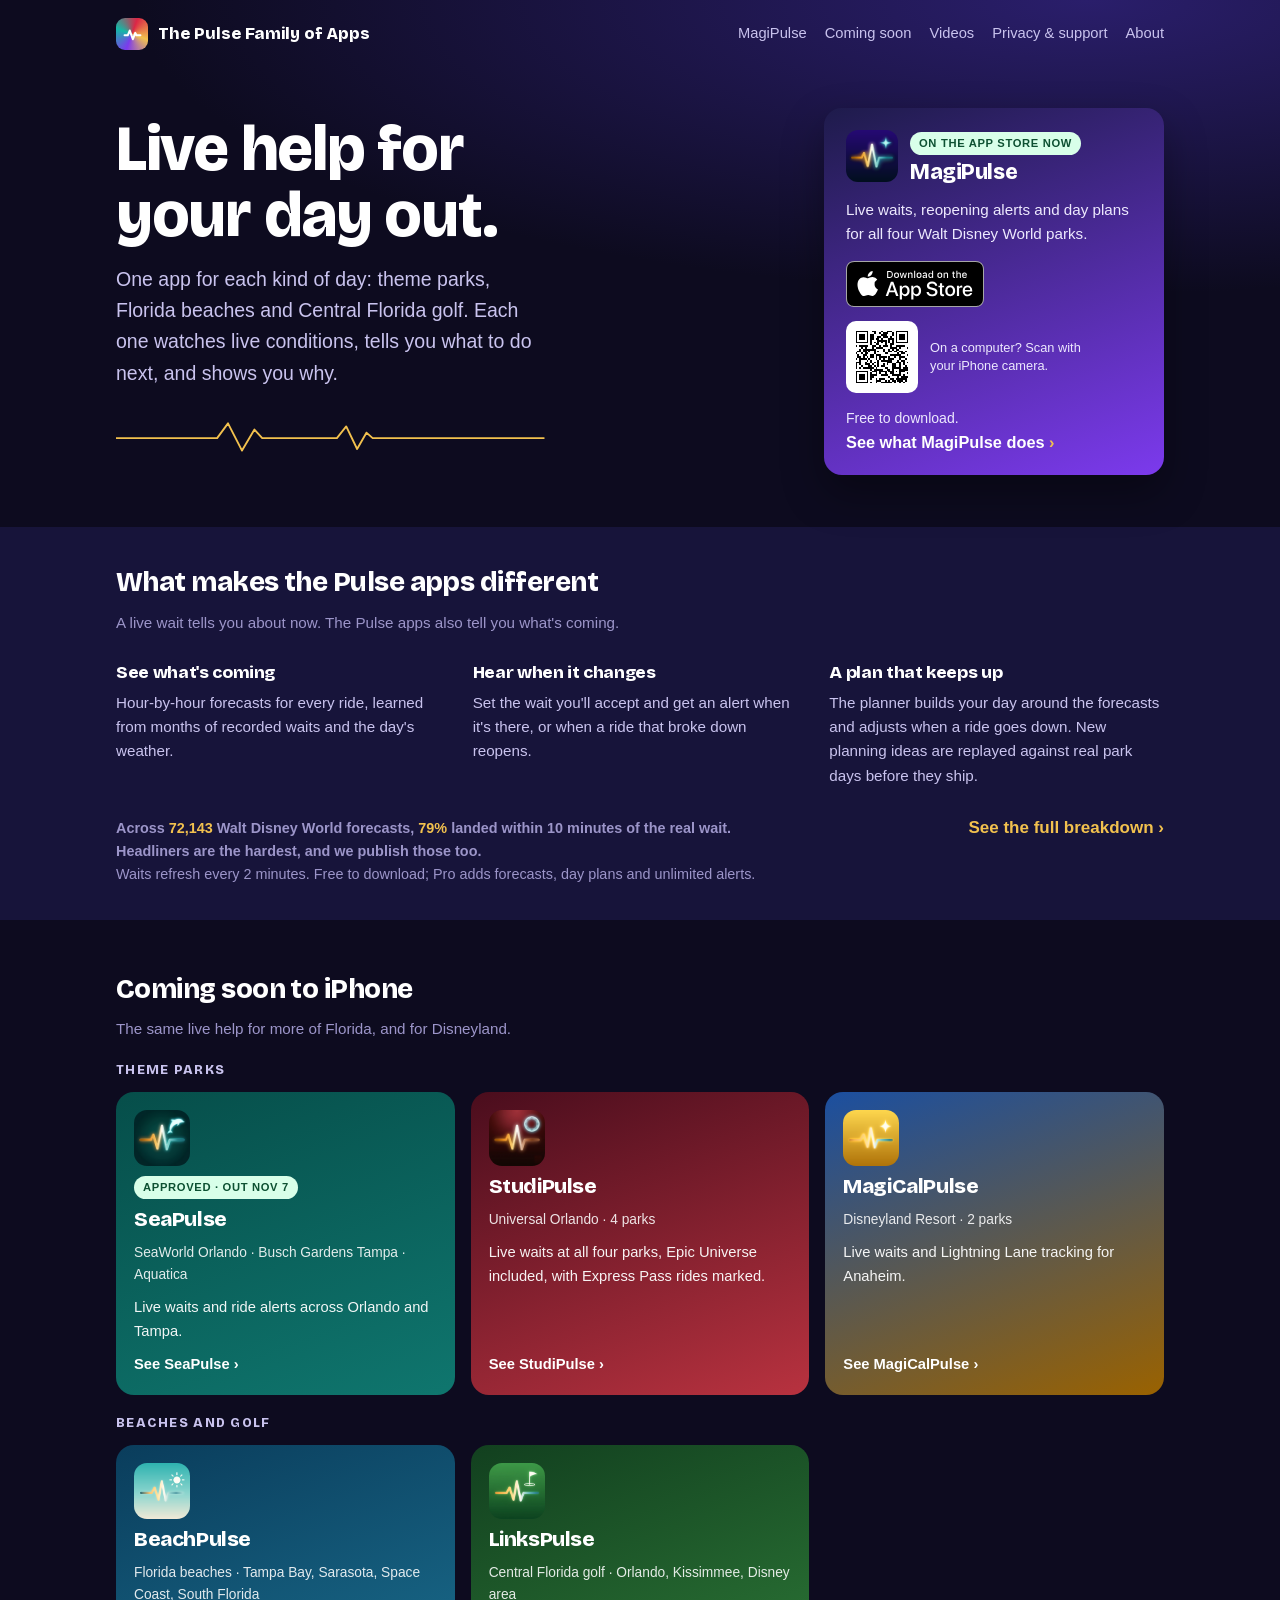
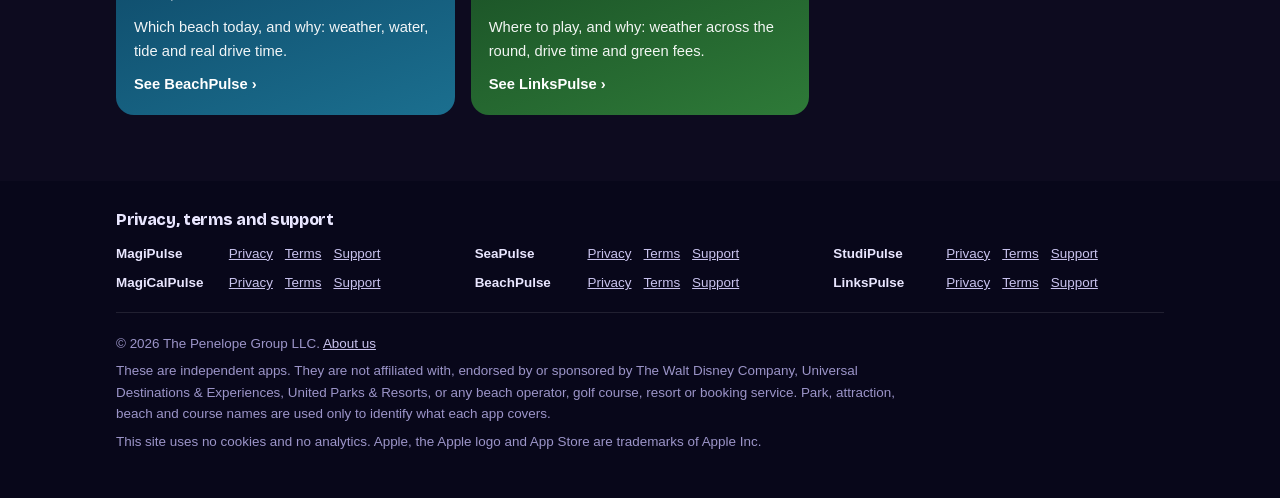
==== commit 6425c5b4: "Mark SeaPulse as approved, out on the App Store November 7 Apple approved it 2026-11-06. The listing" ====
--- a/index.html
+++ b/index.html
@@ -5,8 +5,10 @@
   ⚠️ EVERY CLAIM DESCRIBES THE APPS AS THEY ARE (checked 2026-10-17 against
   DisneyWait/src/config/flavors/*.js and src/services/remoteConfigService.js):
     - MagiPulse is the only app on the App Store (lookup by bundle id:
-      com.thepenelopegroup.magipulse → App Store id 6781875368). The other
-      three show "Coming soon" until their listing is live.
+      com.thepenelopegroup.magipulse → App Store id 6781875368). The others
+      show "Coming soon" until their listing is live. SeaPulse was approved
+      2026-11-06 and releases 2026-11-07 (App Store id 6760982241); its card
+      carries an "Approved" chip until then, then moves up beside MagiPulse.
     - Waits refresh every 2 minutes (fetchRideData schedule).
     - Free: live waits, LL status/history, ONE alert. Pro ($4.99 / 2 weeks,
       $24.99 / year): unlimited alerts, smart itinerary, forecasts, etc.
@@ -101,6 +103,7 @@
       <div class="wrap grid-soon">
         <a class="card sp" href="seapulse/">
           <img src="assets/img/icon-seapulse.png" alt="" width="56" height="56">
+          <span class="chip live">Approved · out Nov 7</span>
           <h2>SeaPulse</h2>
           <span class="where">SeaWorld Orlando · Busch Gardens Tampa · Aquatica</span>
           <p>Live waits and ride alerts across Orlando and Tampa.</p>
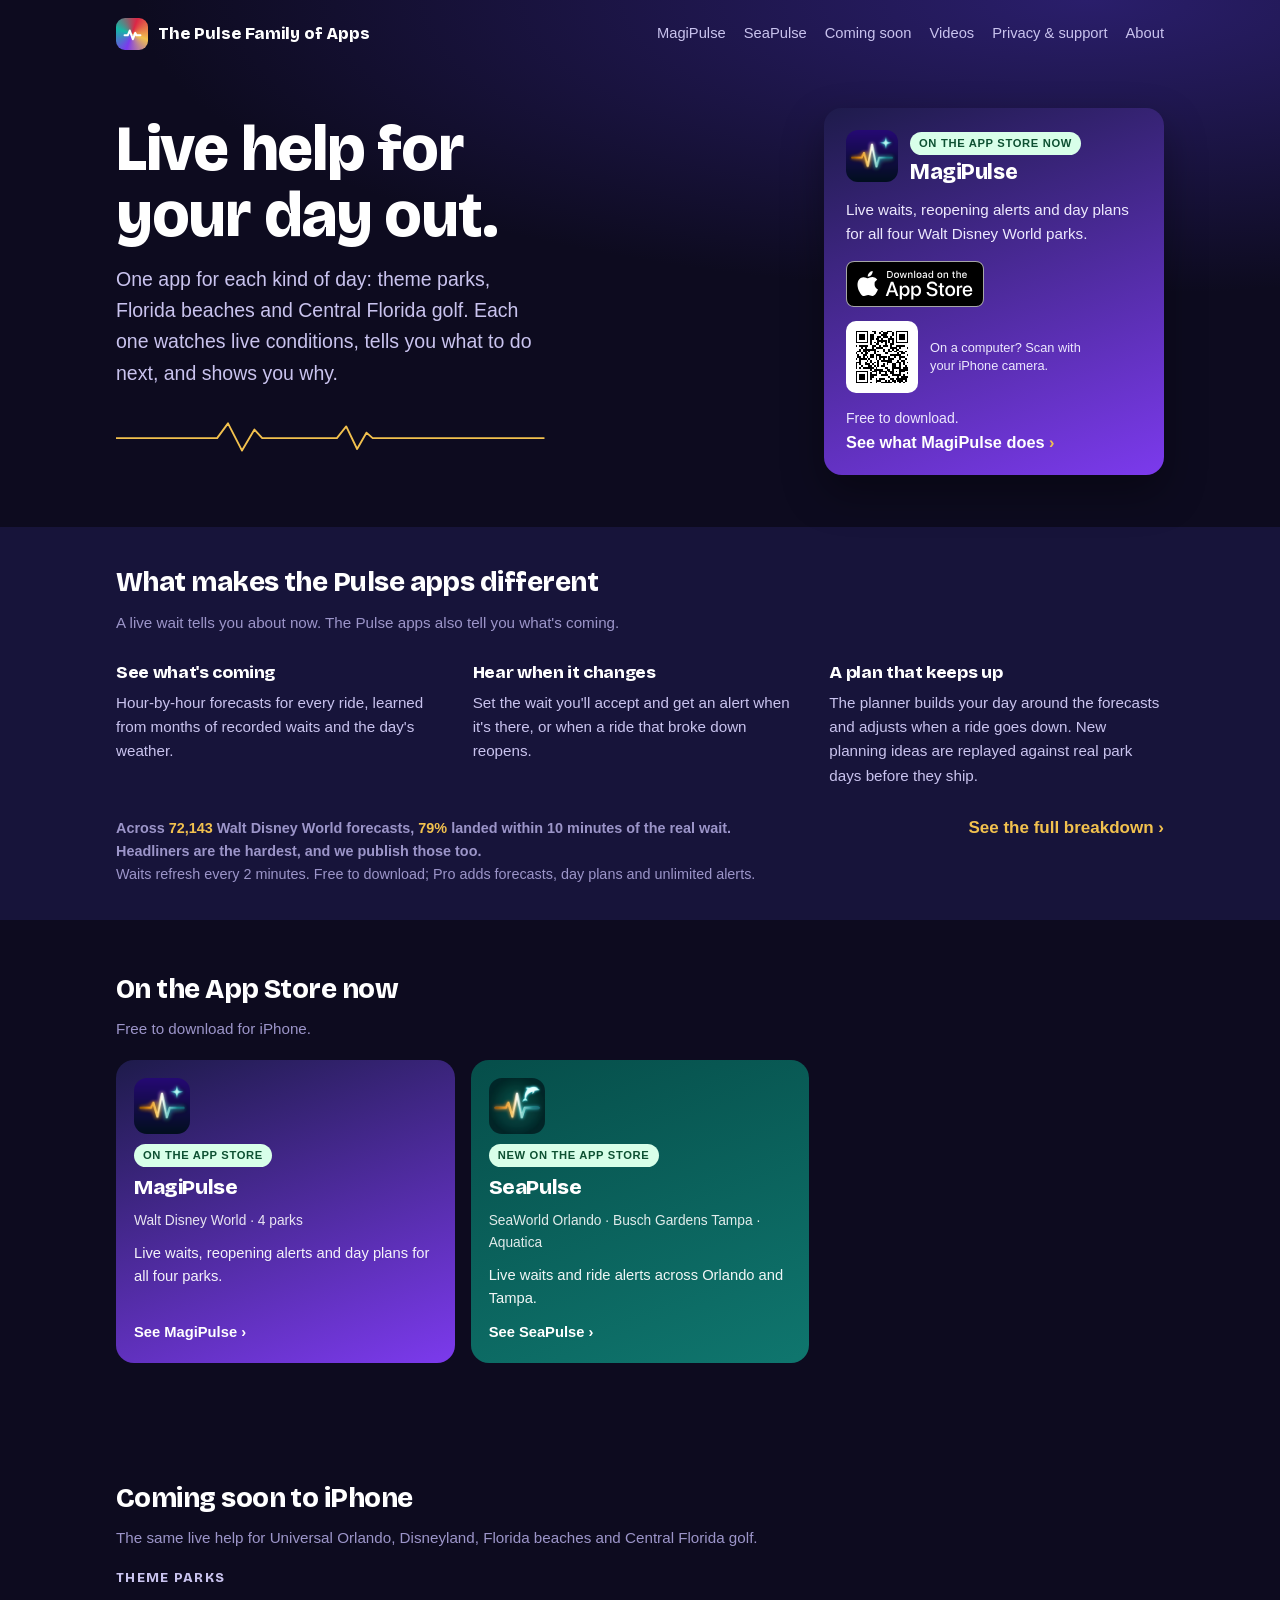
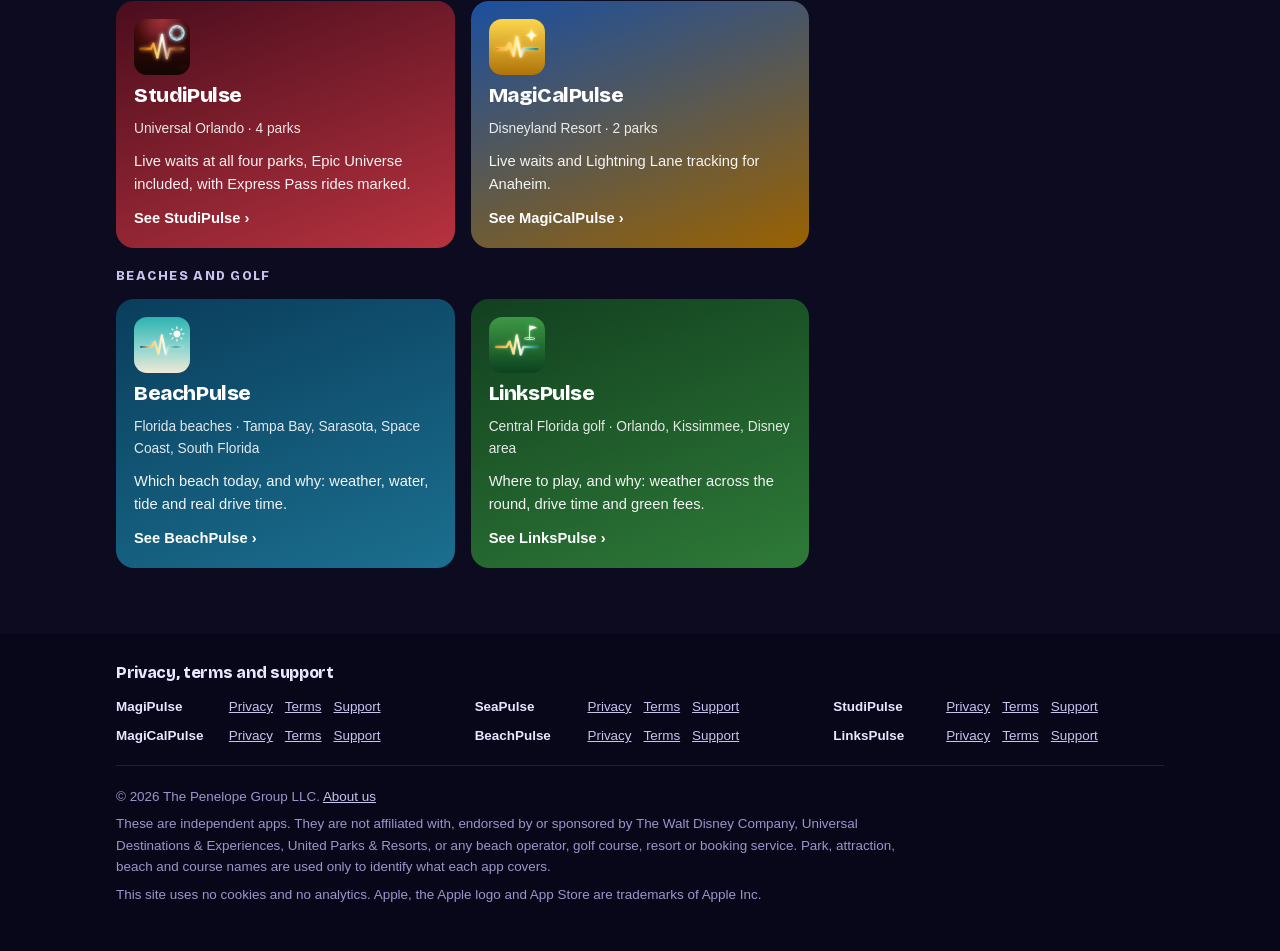
==== commit 6e15c7d1: "SeaPulse is on the App Store: badge, QR code, and a place beside MagiPulse Released 2026-11-07, App " ====
--- a/index.html
+++ b/index.html
@@ -4,11 +4,9 @@
 
   ⚠️ EVERY CLAIM DESCRIBES THE APPS AS THEY ARE (checked 2026-10-17 against
   DisneyWait/src/config/flavors/*.js and src/services/remoteConfigService.js):
-    - MagiPulse is the only app on the App Store (lookup by bundle id:
-      com.thepenelopegroup.magipulse → App Store id 6781875368). The others
-      show "Coming soon" until their listing is live. SeaPulse was approved
-      2026-11-06 and releases 2026-11-07 (App Store id 6760982241); its card
-      carries an "Approved" chip until then, then moves up beside MagiPulse.
+    - On the App Store: MagiPulse (id 6781875368) and SeaPulse (id 6760982241,
+      released 2026-11-07). The others show "Coming soon" until their listing
+      is live, then move up into the "On the App Store" group.
     - Waits refresh every 2 minutes (fetchRideData schedule).
     - Free: live waits, LL status/history, ONE alert. Pro ($4.99 / 2 weeks,
       $24.99 / year): unlimited alerts, smart itinerary, forecasts, etc.
@@ -50,7 +48,7 @@
     <div class="wrap">
       <nav class="nav">
         <a class="brand" href="./"><span class="mark"><svg viewBox="0 0 24 24" fill="none" stroke="#fff" stroke-width="2.6" stroke-linecap="round" stroke-linejoin="round" aria-hidden="true"><path d="M2 13h4l2.5-6 4 11 3-8 1.5 3H22"/></svg></span>The Pulse Family of Apps</a>
-        <div class="links"><a href="magipulse/">MagiPulse</a><a href="#soon">Coming soon</a><a href="videos/">Videos</a><a href="#help">Privacy &amp; support</a><a href="about/">About</a></div>
+        <div class="links"><a href="magipulse/">MagiPulse</a><a href="seapulse/">SeaPulse</a><a href="#soon">Coming soon</a><a href="videos/">Videos</a><a href="#help">Privacy &amp; support</a><a href="about/">About</a></div>
       </nav>
     </div>
     <div class="wrap hero-in">
@@ -94,21 +92,38 @@
       </div>
     </section>
 
-    <section class="cards" id="soon" aria-labelledby="soon-h">
+    <section class="cards" id="out" aria-labelledby="out-h">
       <div class="wrap">
-        <h2 class="group" id="soon-h">Coming soon to iPhone</h2>
-        <p class="group-sub">The same live help for more of Florida, and for Disneyland.</p>
-        <h3 class="subgroup" id="apps">Theme parks</h3>
+        <h2 class="group" id="out-h">On the App Store now</h2>
+        <p class="group-sub">Free to download for iPhone.</p>
       </div>
       <div class="wrap grid-soon">
+        <a class="card mp" href="magipulse/">
+          <img src="assets/img/icon-magipulse.png" alt="" width="56" height="56">
+          <span class="chip live">On the App Store</span>
+          <h2>MagiPulse</h2>
+          <span class="where">Walt Disney World · 4 parks</span>
+          <p>Live waits, reopening alerts and day plans for all four parks.</p>
+          <span class="go">See MagiPulse ›</span>
+        </a>
         <a class="card sp" href="seapulse/">
           <img src="assets/img/icon-seapulse.png" alt="" width="56" height="56">
-          <span class="chip live">Approved · out Nov 7</span>
+          <span class="chip live">New on the App Store</span>
           <h2>SeaPulse</h2>
           <span class="where">SeaWorld Orlando · Busch Gardens Tampa · Aquatica</span>
           <p>Live waits and ride alerts across Orlando and Tampa.</p>
           <span class="go">See SeaPulse ›</span>
         </a>
+      </div>
+    </section>
+
+    <section class="cards" id="soon" aria-labelledby="soon-h">
+      <div class="wrap">
+        <h2 class="group" id="soon-h">Coming soon to iPhone</h2>
+        <p class="group-sub">The same live help for Universal Orlando, Disneyland, Florida beaches and Central Florida golf.</p>
+        <h3 class="subgroup" id="apps">Theme parks</h3>
+      </div>
+      <div class="wrap grid-soon">
         <a class="card su" href="studipulse/">
           <img src="assets/img/icon-studipulse.png" alt="" width="56" height="56">
           <h2>StudiPulse</h2>
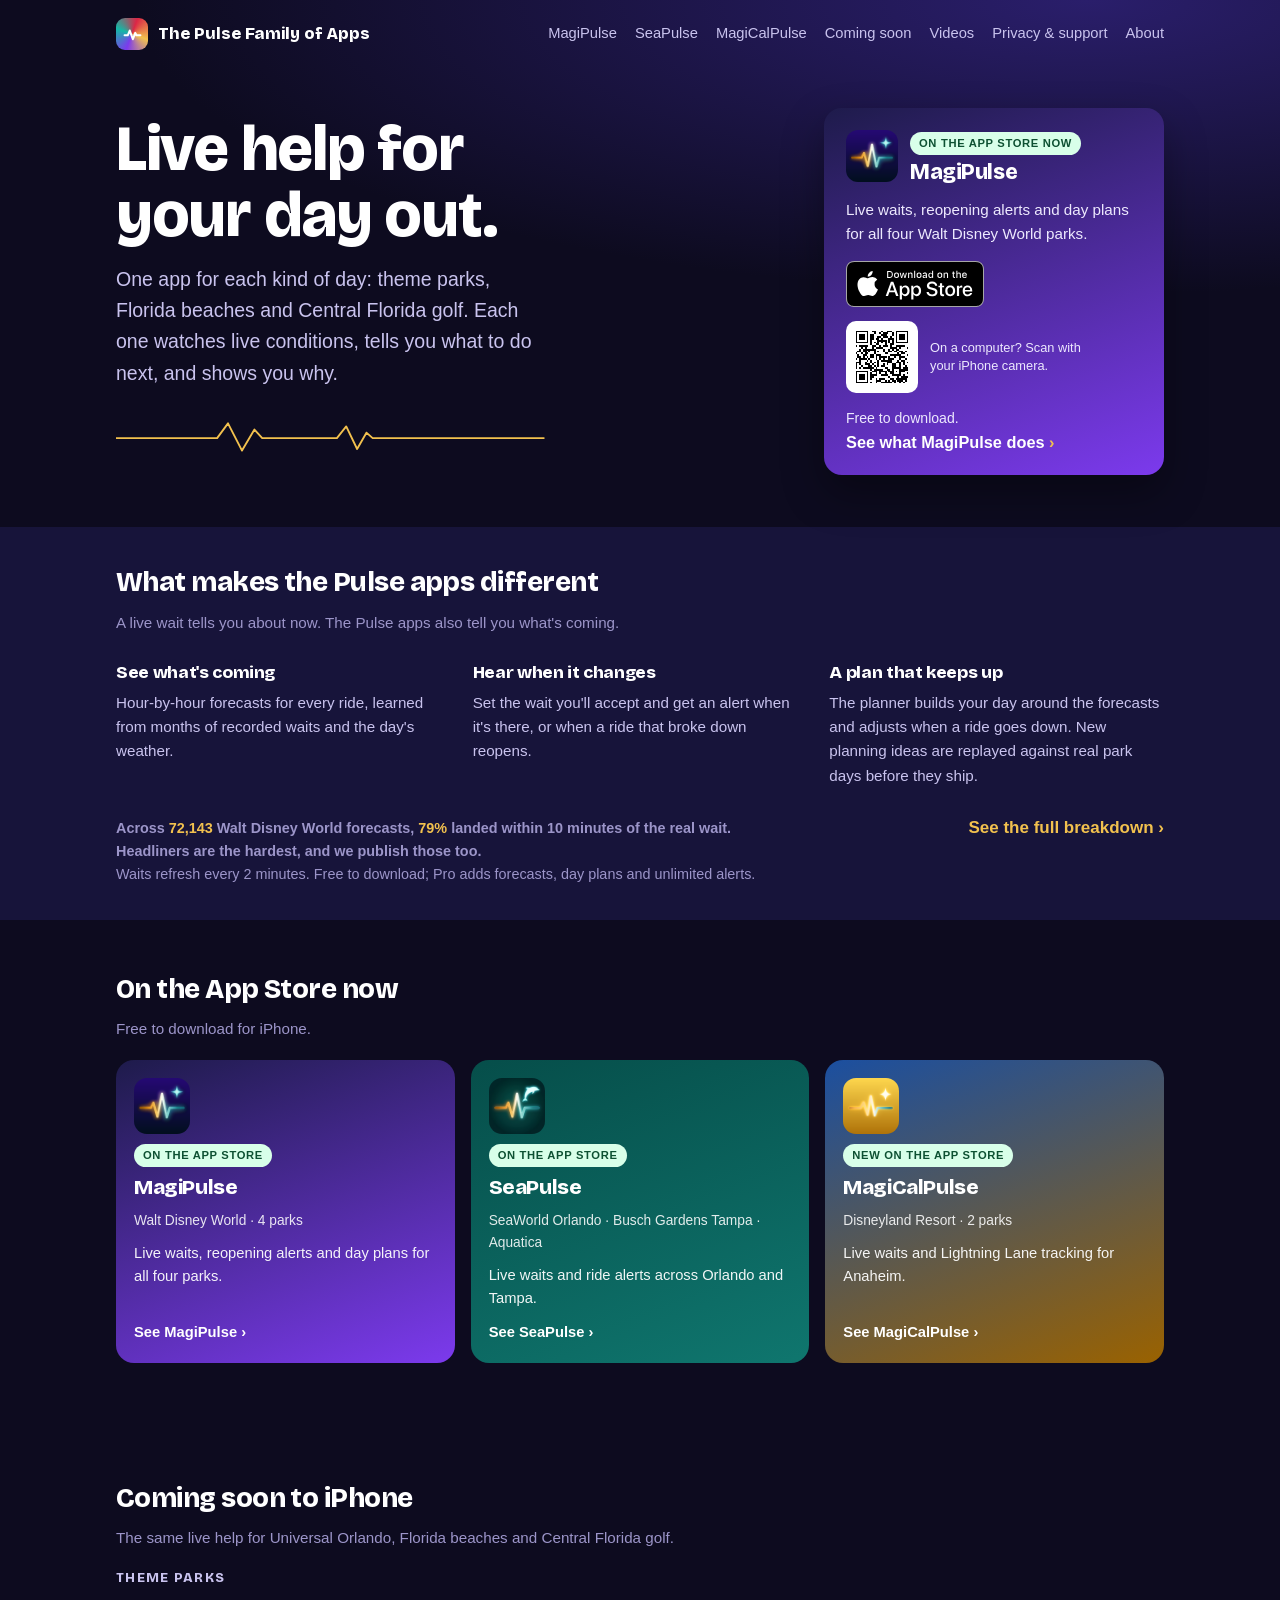
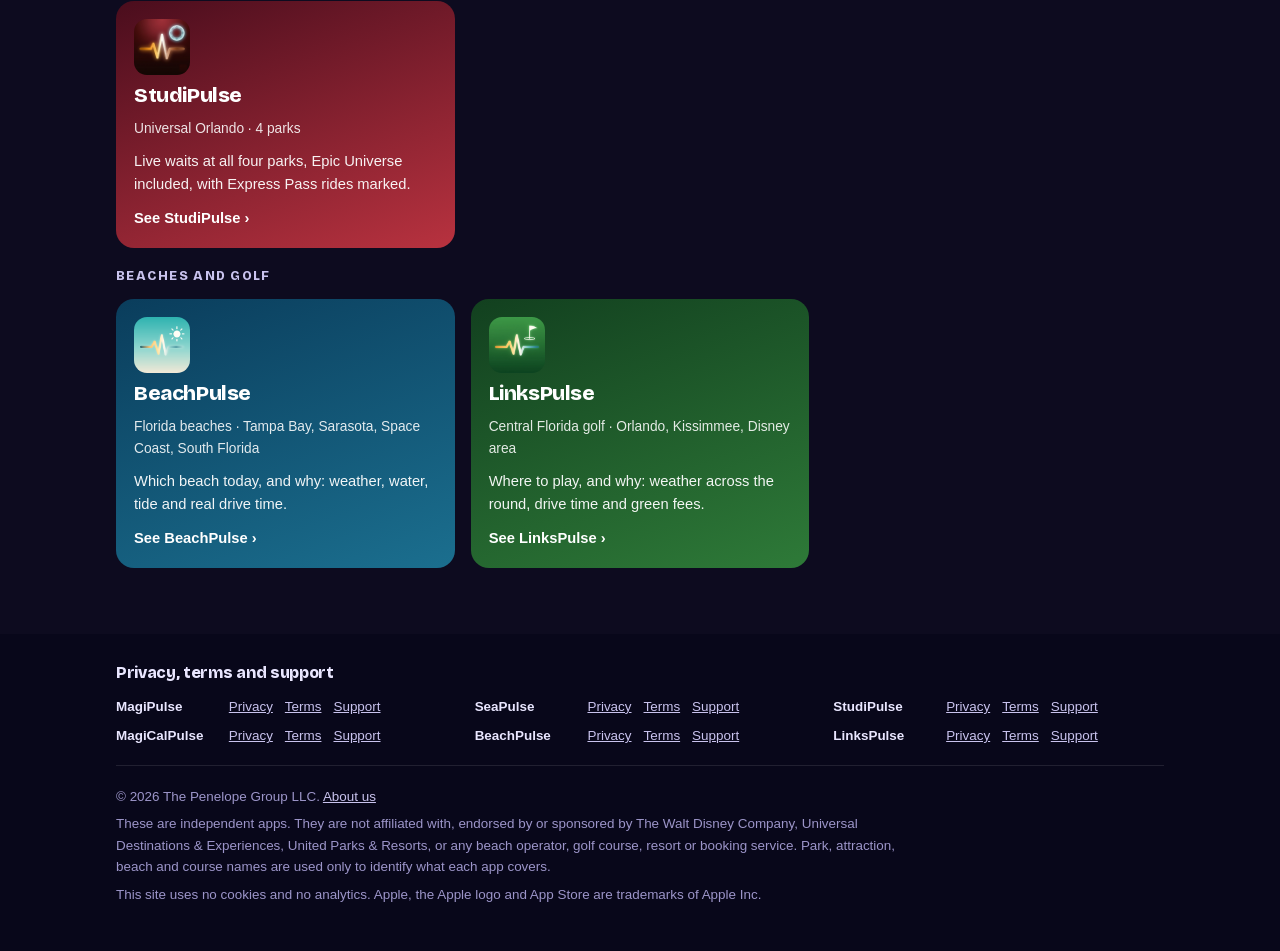
==== commit e46011db: "MagiCalPulse is on the App Store: badge, QR code, and a place beside SeaPulse Released 2026-11-14, A" ====
--- a/index.html
+++ b/index.html
@@ -4,8 +4,8 @@
 
   ⚠️ EVERY CLAIM DESCRIBES THE APPS AS THEY ARE (checked 2026-10-17 against
   DisneyWait/src/config/flavors/*.js and src/services/remoteConfigService.js):
-    - On the App Store: MagiPulse (id 6781875368) and SeaPulse (id 6760982241,
-      released 2026-11-07). The others show "Coming soon" until their listing
+    - On the App Store: MagiPulse (id 6781875368), SeaPulse (id 6760982241,
+      released 2026-11-07) and MagiCalPulse (id 6800159547, released 2026-11-14). The others show "Coming soon" until their listing
       is live, then move up into the "On the App Store" group.
     - Waits refresh every 2 minutes (fetchRideData schedule).
     - Free: live waits, LL status/history, ONE alert. Pro ($4.99 / 2 weeks,
@@ -48,7 +48,7 @@
     <div class="wrap">
       <nav class="nav">
         <a class="brand" href="./"><span class="mark"><svg viewBox="0 0 24 24" fill="none" stroke="#fff" stroke-width="2.6" stroke-linecap="round" stroke-linejoin="round" aria-hidden="true"><path d="M2 13h4l2.5-6 4 11 3-8 1.5 3H22"/></svg></span>The Pulse Family of Apps</a>
-        <div class="links"><a href="magipulse/">MagiPulse</a><a href="seapulse/">SeaPulse</a><a href="#soon">Coming soon</a><a href="videos/">Videos</a><a href="#help">Privacy &amp; support</a><a href="about/">About</a></div>
+        <div class="links"><a href="magipulse/">MagiPulse</a><a href="seapulse/">SeaPulse</a><a href="magicalpulse/">MagiCalPulse</a><a href="#soon">Coming soon</a><a href="videos/">Videos</a><a href="#help">Privacy &amp; support</a><a href="about/">About</a></div>
       </nav>
     </div>
     <div class="wrap hero-in">
@@ -108,11 +108,19 @@
         </a>
         <a class="card sp" href="seapulse/">
           <img src="assets/img/icon-seapulse.png" alt="" width="56" height="56">
-          <span class="chip live">New on the App Store</span>
+          <span class="chip live">On the App Store</span>
           <h2>SeaPulse</h2>
           <span class="where">SeaWorld Orlando · Busch Gardens Tampa · Aquatica</span>
           <p>Live waits and ride alerts across Orlando and Tampa.</p>
           <span class="go">See SeaPulse ›</span>
+        </a>
+        <a class="card mc" href="magicalpulse/">
+          <img src="assets/img/icon-magicalpulse.png" alt="" width="56" height="56">
+          <span class="chip live">New on the App Store</span>
+          <h2>MagiCalPulse</h2>
+          <span class="where">Disneyland Resort · 2 parks</span>
+          <p>Live waits and Lightning Lane tracking for Anaheim.</p>
+          <span class="go">See MagiCalPulse ›</span>
         </a>
       </div>
     </section>
@@ -120,7 +128,7 @@
     <section class="cards" id="soon" aria-labelledby="soon-h">
       <div class="wrap">
         <h2 class="group" id="soon-h">Coming soon to iPhone</h2>
-        <p class="group-sub">The same live help for Universal Orlando, Disneyland, Florida beaches and Central Florida golf.</p>
+        <p class="group-sub">The same live help for Universal Orlando, Florida beaches and Central Florida golf.</p>
         <h3 class="subgroup" id="apps">Theme parks</h3>
       </div>
       <div class="wrap grid-soon">
@@ -130,13 +138,6 @@
           <span class="where">Universal Orlando · 4 parks</span>
           <p>Live waits at all four parks, Epic Universe included, with Express Pass rides marked.</p>
           <span class="go">See StudiPulse ›</span>
-        </a>
-        <a class="card mc" href="magicalpulse/">
-          <img src="assets/img/icon-magicalpulse.png" alt="" width="56" height="56">
-          <h2>MagiCalPulse</h2>
-          <span class="where">Disneyland Resort · 2 parks</span>
-          <p>Live waits and Lightning Lane tracking for Anaheim.</p>
-          <span class="go">See MagiCalPulse ›</span>
         </a>
       </div>
       <div class="wrap">
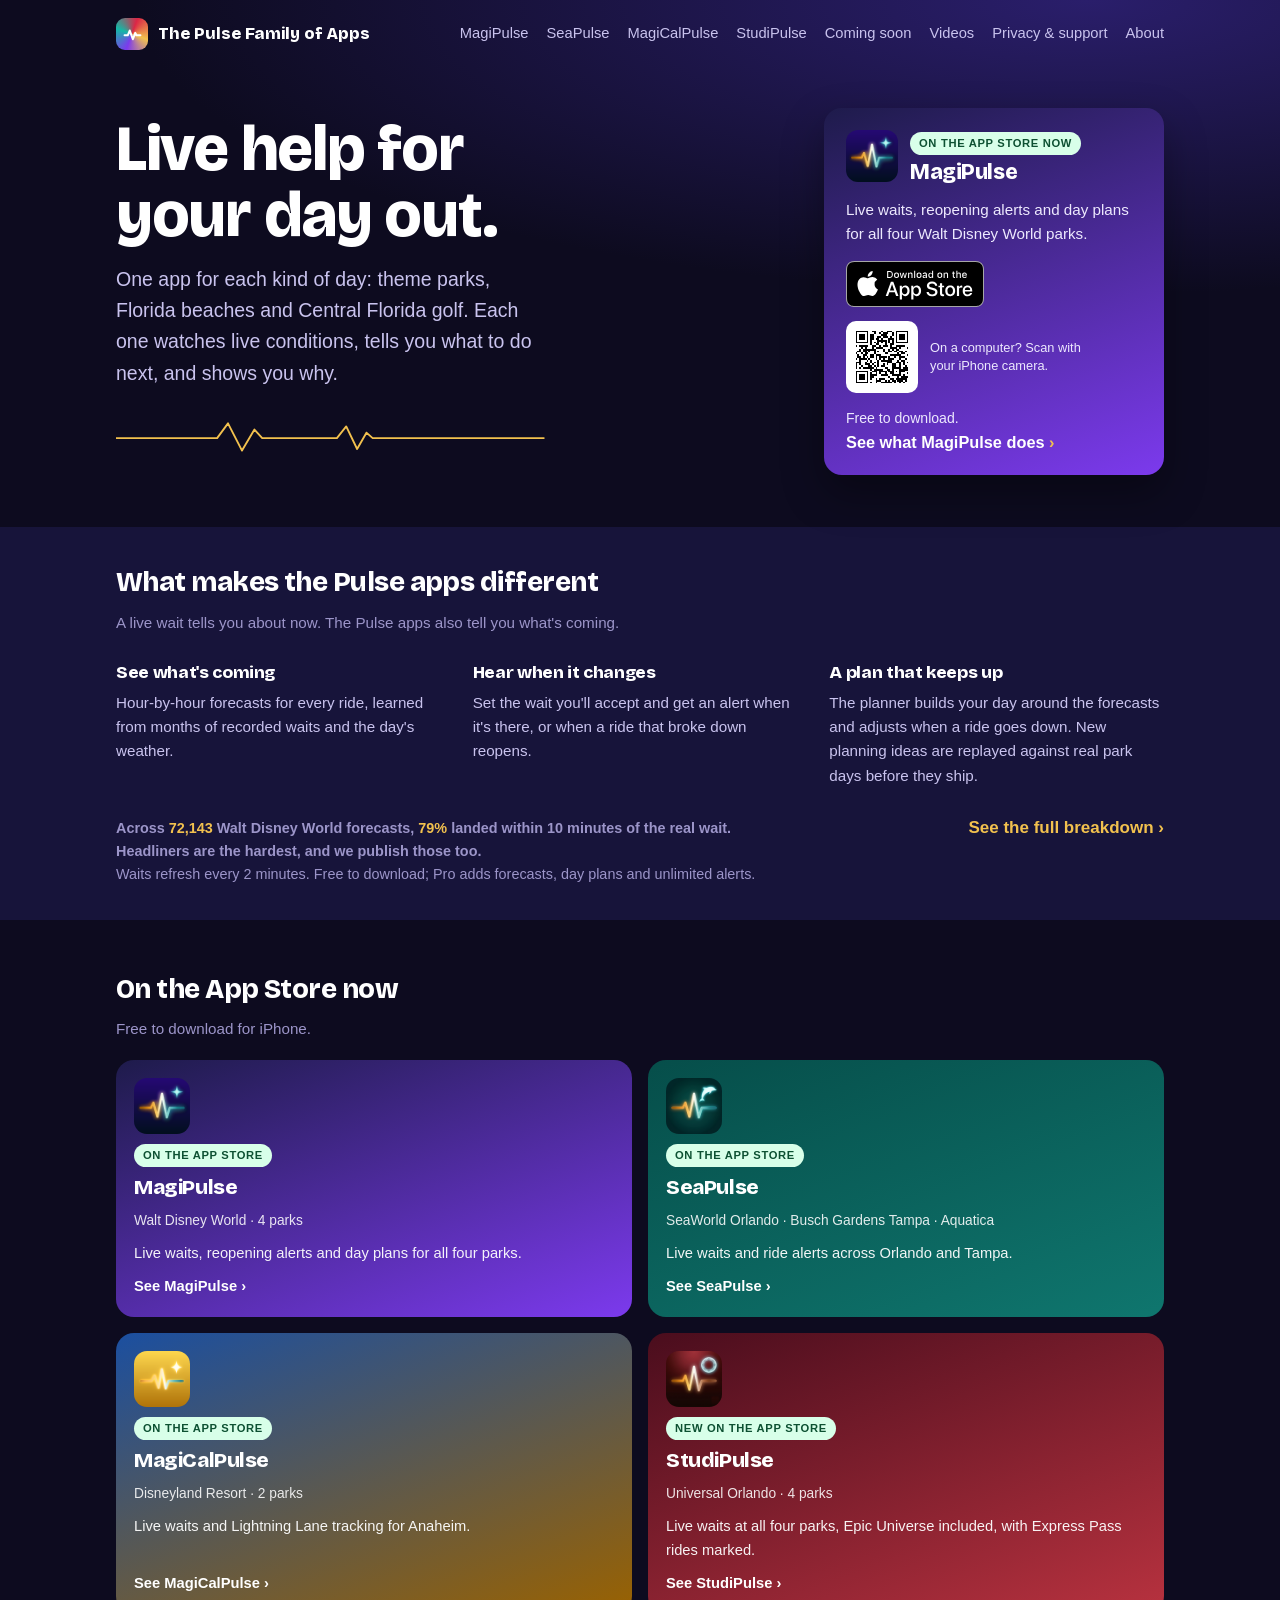
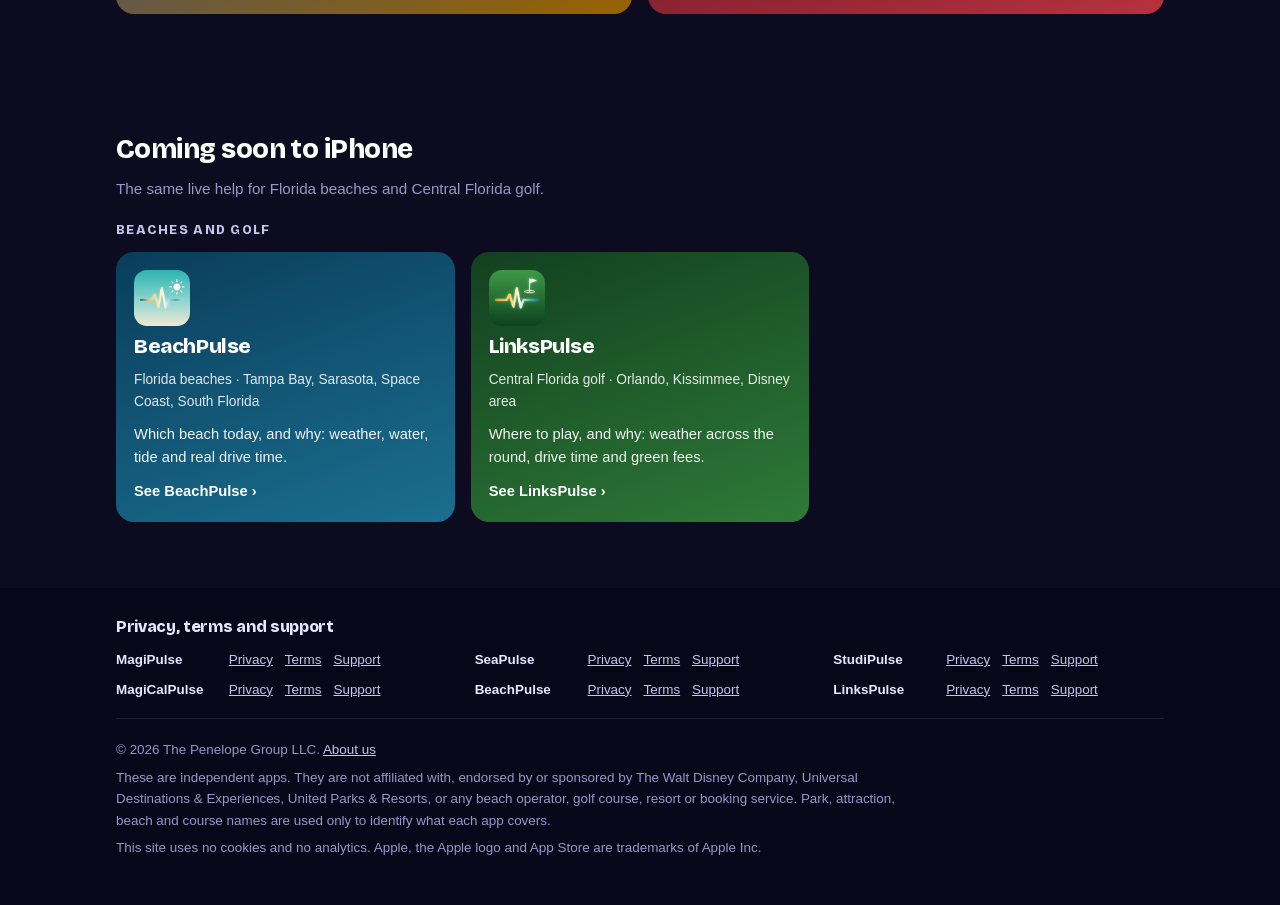
==== commit 2b630538: "StudiPulse is on the App Store: badge, QR code, and a place with the other parks Released 2026-11-18" ====
--- a/index.html
+++ b/index.html
@@ -5,7 +5,8 @@
   ⚠️ EVERY CLAIM DESCRIBES THE APPS AS THEY ARE (checked 2026-10-17 against
   DisneyWait/src/config/flavors/*.js and src/services/remoteConfigService.js):
     - On the App Store: MagiPulse (id 6781875368), SeaPulse (id 6760982241,
-      released 2026-11-07) and MagiCalPulse (id 6800159547, released 2026-11-14). The others show "Coming soon" until their listing
+      released 2026-11-07) MagiCalPulse (id 6800159547, released 2026-11-14) and StudiPulse
+      (id 6780726816, released 2026-11-18). The others show "Coming soon" until their listing
       is live, then move up into the "On the App Store" group.
     - Waits refresh every 2 minutes (fetchRideData schedule).
     - Free: live waits, LL status/history, ONE alert. Pro ($4.99 / 2 weeks,
@@ -25,7 +26,7 @@
   <meta name="description" content="Live help for your day out: wait times and alerts for Walt Disney World, Disneyland, Universal Orlando, SeaWorld and Busch Gardens, plus BeachPulse for Florida beaches and LinksPulse for Central Florida golf.">
   <link rel="icon" type="image/png" href="assets/img/favicon-family.png">
   <link rel="apple-touch-icon" href="assets/img/icon-family.png">
-  <link rel="stylesheet" href="assets/site.css?v=14">
+  <link rel="stylesheet" href="assets/site.css?v=17">
   <meta property="og:type" content="website">
   <meta property="og:title" content="The Pulse Family of Apps">
   <meta property="og:description" content="Live help for your day out: theme parks, Florida beaches and Central Florida golf, one app for each.">
@@ -48,7 +49,7 @@
     <div class="wrap">
       <nav class="nav">
         <a class="brand" href="./"><span class="mark"><svg viewBox="0 0 24 24" fill="none" stroke="#fff" stroke-width="2.6" stroke-linecap="round" stroke-linejoin="round" aria-hidden="true"><path d="M2 13h4l2.5-6 4 11 3-8 1.5 3H22"/></svg></span>The Pulse Family of Apps</a>
-        <div class="links"><a href="magipulse/">MagiPulse</a><a href="seapulse/">SeaPulse</a><a href="magicalpulse/">MagiCalPulse</a><a href="#soon">Coming soon</a><a href="videos/">Videos</a><a href="#help">Privacy &amp; support</a><a href="about/">About</a></div>
+        <div class="links"><a href="magipulse/">MagiPulse</a><a href="seapulse/">SeaPulse</a><a href="magicalpulse/">MagiCalPulse</a><a href="studipulse/">StudiPulse</a><a href="#soon">Coming soon</a><a href="videos/">Videos</a><a href="#help">Privacy &amp; support</a><a href="about/">About</a></div>
       </nav>
     </div>
     <div class="wrap hero-in">
@@ -93,11 +94,12 @@
     </section>
 
     <section class="cards" id="out" aria-labelledby="out-h">
+      <span id="apps"></span>
       <div class="wrap">
         <h2 class="group" id="out-h">On the App Store now</h2>
         <p class="group-sub">Free to download for iPhone.</p>
       </div>
-      <div class="wrap grid-soon">
+      <div class="wrap grid-soon grid-four">
         <a class="card mp" href="magipulse/">
           <img src="assets/img/icon-magipulse.png" alt="" width="56" height="56">
           <span class="chip live">On the App Store</span>
@@ -116,11 +118,19 @@
         </a>
         <a class="card mc" href="magicalpulse/">
           <img src="assets/img/icon-magicalpulse.png" alt="" width="56" height="56">
-          <span class="chip live">New on the App Store</span>
+          <span class="chip live">On the App Store</span>
           <h2>MagiCalPulse</h2>
           <span class="where">Disneyland Resort · 2 parks</span>
           <p>Live waits and Lightning Lane tracking for Anaheim.</p>
           <span class="go">See MagiCalPulse ›</span>
+        </a>
+        <a class="card su" href="studipulse/">
+          <img src="assets/img/icon-studipulse.png" alt="" width="56" height="56">
+          <span class="chip live">New on the App Store</span>
+          <h2>StudiPulse</h2>
+          <span class="where">Universal Orlando · 4 parks</span>
+          <p>Live waits at all four parks, Epic Universe included, with Express Pass rides marked.</p>
+          <span class="go">See StudiPulse ›</span>
         </a>
       </div>
     </section>
@@ -128,19 +138,7 @@
     <section class="cards" id="soon" aria-labelledby="soon-h">
       <div class="wrap">
         <h2 class="group" id="soon-h">Coming soon to iPhone</h2>
-        <p class="group-sub">The same live help for Universal Orlando, Florida beaches and Central Florida golf.</p>
-        <h3 class="subgroup" id="apps">Theme parks</h3>
-      </div>
-      <div class="wrap grid-soon">
-        <a class="card su" href="studipulse/">
-          <img src="assets/img/icon-studipulse.png" alt="" width="56" height="56">
-          <h2>StudiPulse</h2>
-          <span class="where">Universal Orlando · 4 parks</span>
-          <p>Live waits at all four parks, Epic Universe included, with Express Pass rides marked.</p>
-          <span class="go">See StudiPulse ›</span>
-        </a>
-      </div>
-      <div class="wrap">
+        <p class="group-sub">The same live help for Florida beaches and Central Florida golf.</p>
         <h3 class="subgroup" id="beyond">Beaches and golf</h3>
       </div>
       <div class="wrap grid-soon">
--- a/assets/site.css
+++ b/assets/site.css
@@ -343,5 +343,7 @@
 .subgroup { color: var(--on-dark-2); font-size: .8rem; font-weight: 700; letter-spacing: .1em; text-transform: uppercase; margin: 8px 0 12px; scroll-margin-top: 16px; }
 .grid-soon { display: grid; grid-template-columns: repeat(3, minmax(0, 1fr)); gap: 16px; margin-bottom: 18px; }
 @media (max-width: 900px) { .grid-soon { grid-template-columns: repeat(2, minmax(0, 1fr)); } }
-@media (max-width: 600px) { .grid-soon { grid-template-columns: 1fr; } }
+/* Four apps on the App Store: two by two, so no card sits alone in a row. */
+.grid-soon.grid-four { grid-template-columns: repeat(2, minmax(0, 1fr)); }
+@media (max-width: 600px) { .grid-soon, .grid-soon.grid-four { grid-template-columns: 1fr; } }
 .cards { padding-top: 44px; }
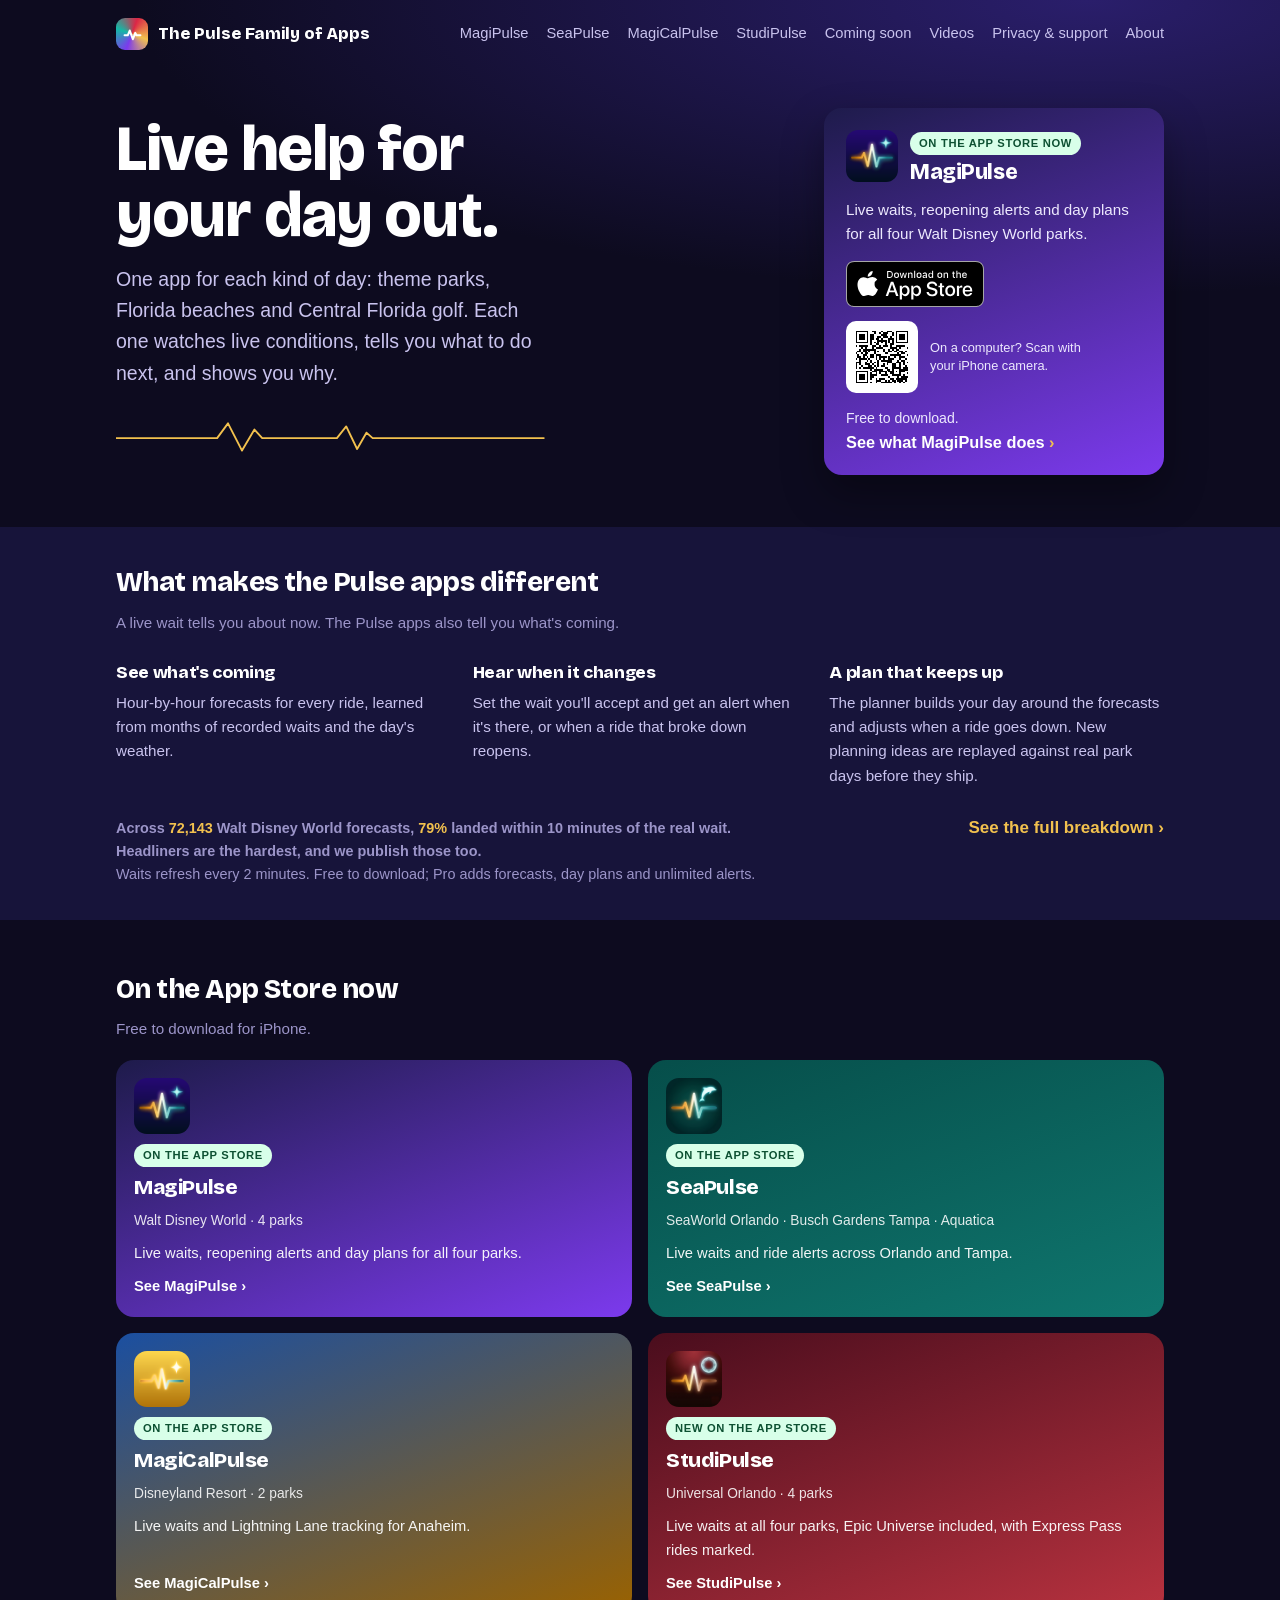
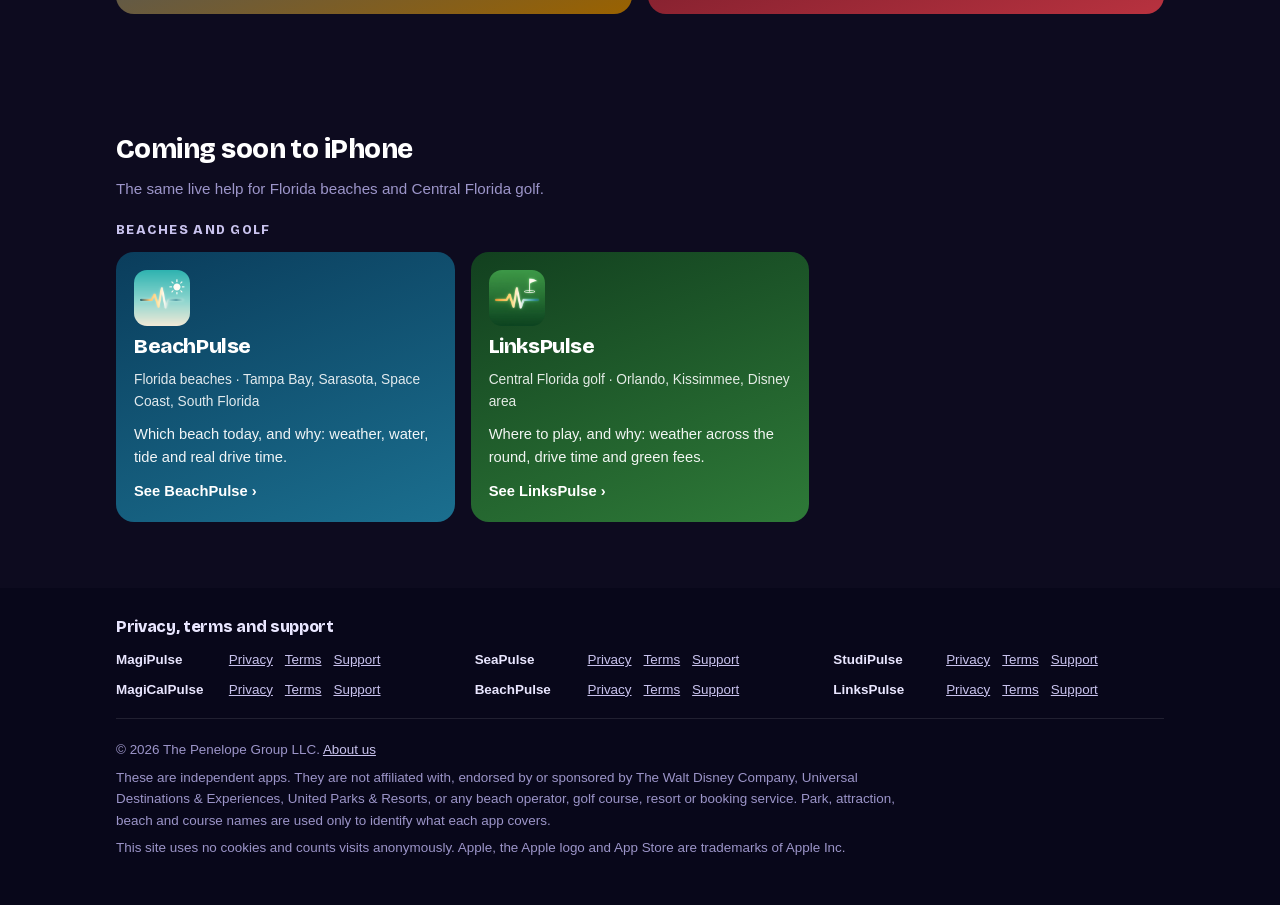
==== commit baa08555: "Anonymous visit counts and App Store tap tracking (inert until configured) assets/count.js loads Goa" ====
--- a/index.html
+++ b/index.html
@@ -176,8 +176,9 @@
       </section>
       <p>© 2026 The Penelope Group LLC. <a href="about/">About us</a></p>
       <p>These are independent apps. They are not affiliated with, endorsed by or sponsored by The Walt Disney Company, Universal Destinations &amp; Experiences, United Parks &amp; Resorts, or any beach operator, golf course, resort or booking service. Park, attraction, beach and course names are used only to identify what each app covers.</p>
-      <p>This site uses no cookies and no analytics. Apple, the Apple logo and App Store are trademarks of Apple Inc.</p>
+      <p>This site uses no cookies and counts visits anonymously. Apple, the Apple logo and App Store are trademarks of Apple Inc.</p>
     </div>
   </footer>
+  <script src="/assets/count.js" defer></script>
 </body>
 </html>
